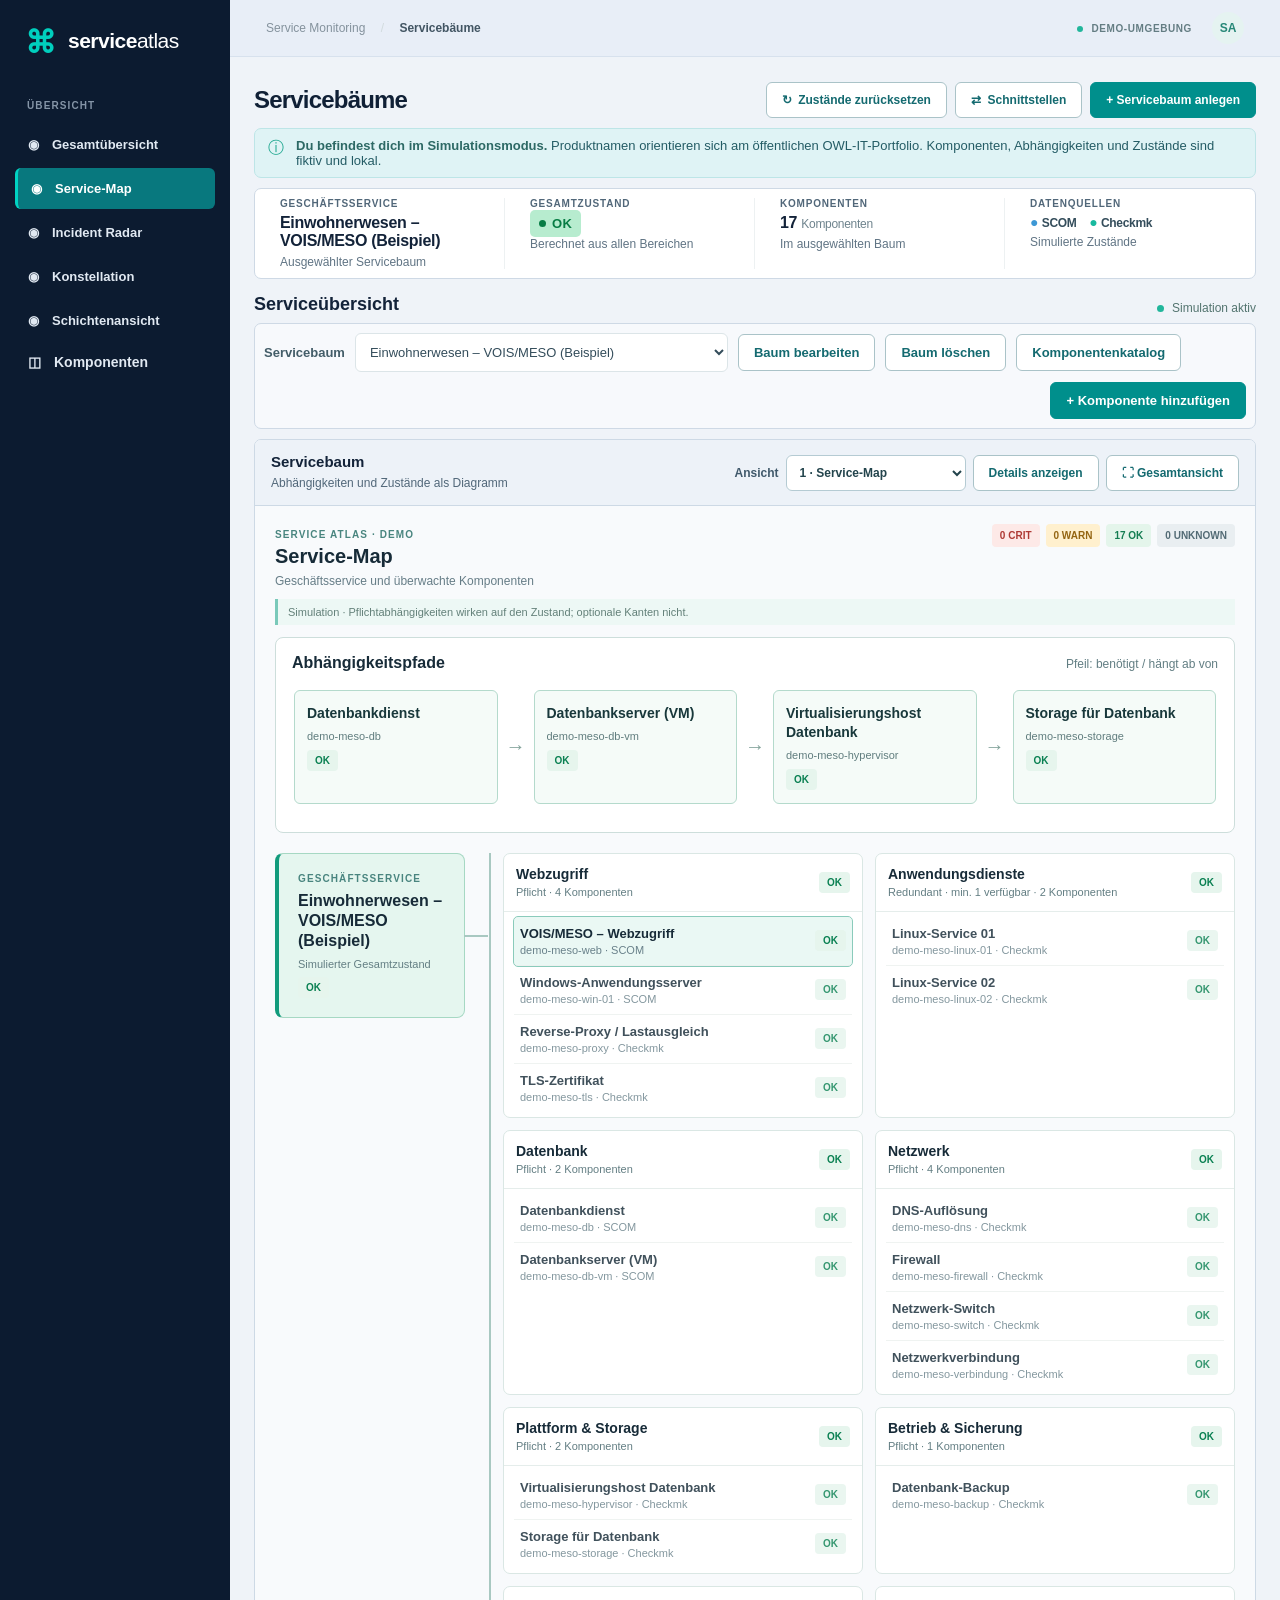
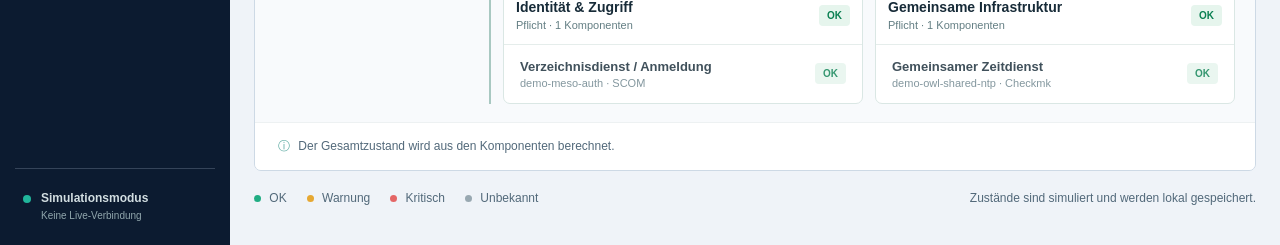
==== index.html @ b942bd1b "Initial commit" ====
<!doctype html><html lang="de"><head><meta charset="UTF-8"><meta name="viewport" content="width=device-width, initial-scale=1"><title>Service Atlas – Simulation</title><link rel="stylesheet" href="style.css?v=13"></head><body data-design="map"><div class="shell"><aside class="sidebar"><div class="brand"><span class="brandmark">⌘</span><span>service<span class="brandlight">atlas</span><small>OPERATIONS WORKSPACE</small></span></div><div class="nav-label">ÜBERSICHT</div><div class="nav-pages"><a class="nav nav-design" href="management.html">◉ <span>Gesamtübersicht</span></a><a class="nav nav-design" href="service-map.html" data-design-nav="map">◉ <span>Service-Map</span></a><a class="nav nav-design" href="incident-radar.html" data-design-nav="radar">◉ <span>Incident Radar</span></a><a class="nav nav-design" href="service-konstellation.html" data-design-nav="constellation">◉ <span>Konstellation</span></a><a class="nav nav-design" href="schichtenansicht.html" data-design-nav="layers">◉ <span>Schichtenansicht</span></a></div><button class="nav" id="navComponents">◫ <span>Komponenten</span></button><div class="sidebar-bottom"><span class="signal"></span><div><strong>Simulationsmodus</strong><small>Keine Live-Verbindung</small></div></div></aside><main><header class="top"><span>Service Monitoring <span class="slash">/</span> <strong>Servicebäume</strong></span><div><span class="demo-pill"><i></i> DEMO-UMGEBUNG</span><span class="avatar">SA</span></div></header><div class="content"><div class="heading"><div><h1>Servicebäume</h1><p>Abhängigkeiten und Zustände auf einen Blick.</p></div><div class="actions"><button class="reset" id="reset">↻ &nbsp;Zustände zurücksetzen</button><button class="reset" id="openBridge">⇄ &nbsp;Schnittstellen</button><button class="primary" id="newTree">+ Servicebaum anlegen</button></div></div><div class="notice"><span>ⓘ</span><div><strong>Du befindest dich im Simulationsmodus.</strong> Produktnamen orientieren sich am öffentlichen OWL-IT-Portfolio. Komponenten, Abhängigkeiten und Zustände sind fiktiv und lokal.</div></div><div class="stats"><div><small>GESCHÄFTSSERVICE</small><strong id="treeName">Kundenportal</strong><span>Ausgewählter Servicebaum</span></div><div><small>GESAMTZUSTAND</small><strong id="overall"></strong><span>Berechnet aus allen Bereichen</span></div><div><small>KOMPONENTEN</small><strong id="componentCount">5 <em>Komponenten</em></strong><span>Im ausgewählten Baum</span></div><div><small>DATENQUELLEN</small><strong class="sources">● <span>SCOM</span> <b>●</b> <span>Checkmk</span></strong><span>Simulierte Zustände</span></div></div><div class="section-head"><div><h2>Serviceübersicht</h2><p>Wähle eine Komponente, um ihren Zustand zu simulieren.</p></div><span class="updated"><i></i> Simulation aktiv</span></div><div class="toolbar"><label for="treeSelect">Servicebaum</label><select id="treeSelect"></select><button class="reset" id="editTree">Baum bearbeiten</button><button class="reset" id="deleteTree">Baum löschen</button><button class="reset" id="openCatalog">Komponentenkatalog</button><button class="primary" id="newComponent">+ Komponente hinzufügen</button></div><div class="workspace" id="workspace"><section class="tree-panel table-view" id="treePanel"><div class="panel-top"><div><h3>Servicebaum</h3><p>Abhängigkeiten und Zustände als Diagramm</p></div><div class="view-actions"><label class="view-picker">Ansicht <select id="designView"><option value="map">1 · Service-Map</option><option value="radar">2 · Incident Radar</option><option value="constellation">3 · Service-Konstellation</option><option value="layers">4 · Schichtenansicht</option><option value="list">Listenansicht</option><option value="diagram">Knotendiagramm</option></select></label><button class="reset" id="toggleDetails" aria-controls="detailPanel" aria-expanded="true">Details ausblenden</button><button class="reset graph-focus-button" id="focusGraph" aria-pressed="false">⛶ Gesamtansicht</button></div></div><div class="graph-scroll" tabindex="0" aria-label="Servicebaum: Diagramm horizontal verschieben"><div id="tree"></div></div><div class="graph-hint">↔ Diagramm bei Bedarf seitlich verschieben</div><div class="tree-footer"><span>ⓘ</span> Der Gesamtzustand wird aus den Komponenten berechnet.</div></section><section class="detail-panel" id="detailPanel"><div class="panel-top"><div><h3>Komponentendetails</h3><p>Simulation &amp; Eigenschaften</p></div></div><div id="details"></div></section></div><div class="legend"><span><i class="dot ok"></i> OK</span><span><i class="dot warn"></i> Warnung</span><span><i class="dot crit"></i> Kritisch</span><span><i class="dot unknown"></i> Unbekannt</span><span class="legend-note">Zustände sind simuliert und werden lokal gespeichert.</span></div></div></main></div><dialog id="editor"><form id="editorForm"><div class="modal-head"><h2 id="editorTitle"></h2><button type="button" class="close" id="closeEditor" aria-label="Schließen">×</button></div><div id="editorFields"></div><p id="formError" class="form-error" role="alert"></p><div class="modal-actions"><button type="button" class="reset" id="cancelEditor">Abbrechen</button><button class="primary" type="submit">Speichern</button></div></form></dialog><dialog id="catalogDialog"><div class="modal-head"><h2>Komponentenkatalog</h2><button type="button" class="close" id="closeCatalog" aria-label="Schließen">×</button></div><p class="bridge-note">Gemeinsame Komponenten können in mehreren Bäumen verwendet werden. Zustands- und Stammdatenänderungen gelten für alle Verwendungen.</p><label class="field">Komponente<select id="catalogSelect"></select></label><div id="catalogInfo"></div><label class="field">Bereich im aktuellen Baum<input id="catalogGroup" value="Gemeinsame Infrastruktur" maxlength="120"></label><button class="primary" id="attachCatalog">Zum aktuellen Baum hinzufügen</button><p id="catalogMessage" class="detail-copy" role="status"></p></dialog><dialog id="bridgeDialog"><div class="modal-head"><h2>SCOM &amp; Checkmk</h2><button type="button" class="close" id="closeBridge" aria-label="Schließen">×</button></div><p class="bridge-note">Simulierte Schnittstellen – keine Verbindung zu echten Systemen. Ändere Quellzustände und synchronisiere sie anschließend mit dem ausgewählten Baum.</p><label class="field">Quelle<select id="bridgeSource"><option>SCOM</option><option>Checkmk</option></select></label><label class="field">Objekt aus der Quelle<select id="bridgeObject"></select></label><div id="bridgeInfo"></div><label class="field">Simulierter Quellzustand<select id="bridgeState"></select></label><div class="bridge-actions"><button class="reset" id="addFromBridge">+ Objekt zum Baum</button><button class="primary" id="syncBridge">Baum synchronisieren</button></div><p id="bridgeResult" class="detail-copy" role="status"></p></dialog><script src="model.js?v=4"></script><script src="catalog.js?v=1"></script><script src="bridge.js"></script><script src="owl-examples.js?v=4"></script><script src="views.js?v=5"></script><script src="app.js?v=14"></script></body></html>
---- style.css ----
:root{font-family:Inter,Segoe UI,Arial,sans-serif;color:#15283a;background:#f5f7f9;font-size:14px}*{box-sizing:border-box}body{margin:0}.shell{display:flex;min-height:100vh}.sidebar{width:224px;background:#142b3a;color:#d2dee1;display:flex;flex-direction:column;padding:29px 16px;flex-shrink:0}.brand{display:flex;gap:11px;align-items:center;color:#fff;font-size:21px;font-weight:750;letter-spacing:-1px;margin:0 8px 54px}.brandmark{display:grid;place-items:center;width:34px;height:34px;border-radius:9px;background:#19b69f;color:white;font-size:24px}.brandlight{font-weight:400}.brand small{display:block;color:#839ba7;font-size:8px;letter-spacing:1.5px;margin-top:3px}.nav-label{font-size:10px;letter-spacing:1.1px;color:#77909d;font-weight:700;margin:0 12px 13px}.nav{width:100%;border:0;background:transparent;text-align:left;color:#b9cbd1;padding:13px;border-radius:6px;display:flex;gap:13px;cursor:pointer;font:inherit}.nav.active,.nav:hover{background:#254b54;color:white}.sidebar-bottom{margin-top:auto;border-top:1px solid #36505b;padding:22px 8px 0;display:flex;gap:10px;font-size:12px}.sidebar-bottom small{display:block;color:#91a7ad;margin-top:5px}.signal,.dot,.updated i,.demo-pill i{display:inline-block;width:8px;height:8px;border-radius:50%;background:#21b69b;flex-shrink:0}.signal{margin-top:4px}main{flex:1;min-width:0}.top{height:68px;background:#fff;border-bottom:1px solid #e5ebee;display:flex;align-items:center;justify-content:space-between;padding:0 40px;color:#84929d;font-size:12px}.top strong{color:#425563}.slash{padding:0 12px;color:#d1dadd}.top>div{display:flex;align-items:center;gap:20px}.demo-pill{font-size:10px;letter-spacing:.6px;font-weight:700;color:#647d83}.demo-pill i{width:6px;height:6px;margin-right:5px}.avatar{width:32px;height:32px;border-radius:50%;background:#e5f3f1;display:grid;place-items:center;color:#268777;font-weight:700}.content{max-width:1500px;margin:auto;padding:38px 40px}.heading{display:flex;align-items:end;justify-content:space-between;gap:20px}.eyebrow{font-size:10px;letter-spacing:1.5px;color:#719095;font-weight:750;margin-bottom:10px}h1{font-size:29px;letter-spacing:-.8px;margin:0;color:#142b3a}p{color:#81909c;margin:7px 0 0;line-height:1.5}.reset{background:white;border:1px solid #dce5e8;border-radius:6px;padding:10px 15px;color:#526975;font-weight:600;cursor:pointer}.notice{margin-top:27px;background:#eaf6f5;border:1px solid #d6edeb;border-radius:7px;padding:14px 17px;color:#537b7a;display:flex;gap:12px;font-size:12px}.notice>span{font-size:16px;color:#1ca68e}.notice strong{color:#2d6965}.stats{background:white;border:1px solid #e5ebed;border-radius:8px;display:grid;grid-template-columns:repeat(4,1fr);margin-top:22px;padding:22px 0;box-shadow:0 3px 12px #182f3b08}.stats>div{padding:0 25px;border-right:1px solid #edf1f2}.stats>div:last-child{border:0}.stats small{display:block;color:#97a7ae;font-size:9px;letter-spacing:1px;font-weight:750}.stats strong{display:block;margin-top:13px;font-size:19px;letter-spacing:-.3px}.stats strong em{font-style:normal;font-weight:500;font-size:12px;color:#6e838d}.stats div>span{display:block;color:#9aa8ae;font-size:11px;margin-top:5px}.sources{color:#3d98d5!important;font-size:14px!important}.sources span{color:#344d5b;font-size:12px}.sources b{color:#19b99f;margin-left:9px}.section-head{display:flex;align-items:end;justify-content:space-between;margin:35px 0 16px}.section-head h2{font-size:19px;margin:0}.section-head p{font-size:12px}.updated{font-size:11px;color:#718992}.updated i{width:7px;height:7px;margin-right:5px}.workspace{display:grid;grid-template-columns:minmax(0,1.7fr) minmax(270px,1fr);gap:20px}.tree-panel,.detail-panel{background:white;border:1px solid #e4eaed;border-radius:8px;overflow:hidden;box-shadow:0 3px 12px #182f3b08}.panel-top{display:flex;justify-content:space-between;align-items:start;padding:21px 23px;border-bottom:1px solid #edf1f2}.panel-top h3{font-size:14px;margin:0}.panel-top p{font-size:11px;margin-top:4px}.small-tag{font-size:9px;letter-spacing:.7px;color:#90a0a7;font-weight:700}.dots{color:#94a8ad}.tree{padding:17px 23px 20px}.root,.group,.leaf{display:flex;align-items:center;gap:10px;min-height:45px}.root{background:#f3f8f8;border-radius:6px;padding:0 12px;font-weight:700}.group{margin-left:20px;border-left:1px solid #dce8e7;padding-left:15px;font-weight:650}.leaf{margin-left:35px;border-left:1px solid #dce8e7;padding-left:18px;border-radius:0 5px 5px 0;cursor:pointer;font-size:12px}.leaf:hover,.leaf.selected{background:#f1f8f7}.node-icon{display:grid;place-items:center;background:#e7f3f2;color:#278e80;width:26px;height:26px;border-radius:6px;font-size:13px;flex-shrink:0}.leaf .node-icon{background:#f3f6f7;color:#6b828a}.grow{flex:1;min-width:0}.source{font-size:10px;color:#93a3aa;margin-right:6px}.badge{font-size:10px;font-weight:750;padding:5px 8px;border-radius:4px;white-space:nowrap}.badge.ok{background:#e8f7f1;color:#19936d}.badge.warn{background:#fff5df;color:#bd8217}.badge.crit{background:#feebeb;color:#cf4e4e}.badge.unknown{background:#eef1f4;color:#778994}.tree-footer{border-top:1px solid #edf1f2;padding:15px 23px;color:#90a0a8;font-size:11px}.tree-footer span{color:#56a79e;margin-right:5px}#details{padding:24px}.detail-icon{width:42px;height:42px;display:grid;place-items:center;border-radius:9px;background:#e8f5f3;color:#159c87;font-size:20px}.detail-title{font-size:19px;font-weight:700;margin:16px 0 5px;overflow-wrap:anywhere}.detail-sub{font-size:12px;color:#8b9ca4}.detail-sep{border:0;border-top:1px solid #edf1f2;margin:23px 0}.label{font-size:10px;letter-spacing:.8px;color:#96a6ae;font-weight:700}.current{display:flex;align-items:center;justify-content:space-between;margin:12px 0}.detail-copy{font-size:12px;color:#8b9ca4;line-height:1.6}.state-grid{display:grid;grid-template-columns:1fr 1fr;gap:8px;margin-top:13px}.state-btn{background:white;border:1px solid #e3e9eb;border-radius:6px;padding:10px;text-align:left;color:#536a75;font-size:12px;cursor:pointer}.state-btn.chosen{border-color:#1bb29b;background:#f0faf8;color:#147d70;font-weight:700}.state-btn .dot{margin-right:7px;width:7px;height:7px}.dot.ok{background:#20ad83}.dot.warn{background:#e6a832}.dot.crit{background:#e46666}.dot.unknown{background:#98a8b1}.metadata{display:flex;justify-content:space-between;color:#8da0a7;font-size:11px;margin:15px 0}.metadata strong{color:#526a75}.legend{display:flex;align-items:center;gap:20px;margin-top:20px;color:#8b9ca4;font-size:11px}.legend .dot{width:7px;height:7px;margin-right:5px}.legend-note{margin-left:auto}@media(max-width:900px){.sidebar{width:65px;padding:22px 10px}.brand{margin:0 0 50px}.brand>span:last-child,.nav-label,.nav span,.sidebar-bottom div{display:none}.nav{justify-content:center}.sidebar-bottom{justify-content:center}.stats{grid-template-columns:1fr 1fr;gap:20px}.stats>div:nth-child(2){border:0}.workspace{grid-template-columns:1fr}.content{padding:25px}.top{padding:0 25px}}@media(max-width:550px){.sidebar{display:none}.heading{align-items:start;flex-direction:column}.stats>div{padding:0 15px}.content{padding:22px 15px}.top{padding:0 15px}.demo-pill{display:none}.legend{flex-wrap:wrap;gap:12px}.legend-note{width:100%;margin:0}.source{display:none}}
.actions,.toolbar,.detail-actions,.modal-actions{display:flex;align-items:center;gap:9px;flex-wrap:wrap}.primary{background:#149d8b;color:white;border:1px solid #149d8b;border-radius:6px;padding:10px 15px;font-weight:700;cursor:pointer}.primary:hover{background:#118674}.toolbar{margin:0 0 14px}.toolbar label{font-weight:700;color:#617780;font-size:12px}.toolbar select,.field input,.field select{border:1px solid #dce5e8;border-radius:6px;background:white;padding:10px;color:#344d5b;font:inherit}.toolbar select{min-width:200px}.toolbar .primary{margin-left:auto}.leaf{width:calc(100% - 35px);border-top:0;border-right:0;border-bottom:0;text-align:left;background:transparent;font-family:inherit;color:inherit}.leaf.selected,.leaf:hover{background:#f1f8f7}.group-mode{color:#9aabb0;font-size:10px;font-weight:400;margin-left:5px}.empty{padding:18px;color:#879ba4;font-size:12px}.detail-actions{margin-top:25px}.danger{color:#bc5555}dialog{width:min(480px,calc(100% - 30px));border:0;border-radius:10px;padding:26px;box-shadow:0 20px 80px #102a3a44;color:#15283a}dialog::backdrop{background:#10263188}.modal-head{display:flex;justify-content:space-between;align-items:center;margin-bottom:20px}.modal-head h2{font-size:19px;margin:0}.close{border:0;background:transparent;font-size:25px;color:#7c9099;cursor:pointer}.field{display:block;font-size:12px;font-weight:650;color:#4b626d;margin:14px 0}.field input,.field select{display:block;width:100%;margin-top:6px}.field small{display:block;color:#8c9da5;font-weight:400;margin-top:5px}.modal-actions{justify-content:flex-end;margin-top:20px}.form-error{color:#c34c4c;font-size:12px}.toolbar button{white-space:nowrap}@media(max-width:650px){.toolbar .primary{margin-left:0}.actions{width:100%}}
.bridge-note{font-size:12px;line-height:1.6;color:#65818a}.bridge-object{display:flex;flex-direction:column;gap:7px;padding:14px;background:#f1f8f7;border-radius:6px;color:#527079;font-size:12px}.bridge-object strong{color:#1a3946}.bridge-actions{display:flex;justify-content:space-between;gap:8px;flex-wrap:wrap;margin-top:20px}#bridgeDialog{max-height:90vh;overflow:auto}
/* Service cockpit: larger tree rows, clearer hierarchy and state contrast. */
:root{font-size:15px;color:#172e3b;background:#f3f6f7}.sidebar{width:204px;background:#132c3a}.brand{margin-bottom:48px}.content{max-width:1600px;padding:30px 36px 45px}.top{height:58px;padding:0 36px}.heading{align-items:center}.heading h1{font-size:30px}.heading p,.section-head p{color:#607783;font-size:14px}.actions .reset,.actions .primary{font-size:12px}.notice{margin-top:22px;padding:12px 16px;font-size:13px;color:#386e6a}.stats{margin-top:18px;padding:17px 0}.stats small,.label{font-size:11px;color:#667e88;letter-spacing:.8px}.stats strong{margin-top:9px;font-size:18px}.stats div>span{font-size:12px;color:#71858e}.stats .badge{font-size:13px}.section-head{margin:28px 0 14px}.section-head h2{font-size:20px}.updated{font-size:12px;color:#53746f}.toolbar{margin-bottom:16px;gap:10px}.toolbar label{font-size:13px;color:#435d68}.toolbar select{min-width:260px;font-size:13px}.workspace{grid-template-columns:minmax(0,2.4fr) minmax(300px,340px);align-items:start;gap:18px}.panel-top{padding:19px 24px}.panel-top h3{font-size:16px}.panel-top p{font-size:12px;color:#71858e}.small-tag{font-size:10px;color:#71858e}.tree{padding:22px 24px 25px}.root,.group,.leaf{min-height:61px;gap:13px}.root{border:1px solid #d7e8e6;background:#eef7f5;border-radius:8px;padding:10px 15px}.root.state-crit{border-color:#ecc6c4;background:#fdf4f3}.root.state-warn{border-color:#ead8ae;background:#fff9ed}.branches{margin-left:27px;padding:13px 0 0 25px;border-left:2px solid #cbdcda}.branch{position:relative;margin-bottom:12px}.branch:last-child{margin-bottom:0}.branch:before{content:'';position:absolute;top:31px;left:-25px;width:25px;border-top:2px solid #cbdcda}.group{margin:0;padding:10px 14px;border:1px solid #dfe8e9;border-radius:7px;background:#f9fbfb}.branch.state-crit>.group{border-color:#eac2bf;background:#fff5f4}.branch.state-warn>.group{border-color:#ead7a9;background:#fffaf0}.leaves{border-left:2px solid #d4e1e1;margin-left:27px;padding:5px 0 1px 21px}.leaf{position:relative;width:100%;margin:3px 0;padding:9px 13px;border:1px solid transparent;border-radius:6px;font-size:14px;min-height:57px}.leaf:before{content:'';position:absolute;left:-22px;top:50%;width:21px;border-top:2px solid #d4e1e1}.leaf:hover{background:#f1f7f6}.leaf.selected{background:#e8f5f2;border-color:#9ccfc5}.leaf.state-crit:not(.selected){background:#fff7f6}.node-icon{width:34px;height:34px;font-size:16px}.node-name,.node-caption{display:block;overflow-wrap:anywhere}.node-name{font-size:14px;font-weight:700;line-height:1.3}.root .node-name{font-size:16px}.leaf .node-name{font-weight:600}.node-caption{font-size:12px;font-weight:400;color:#617b84;line-height:1.35;margin-top:3px}.source{font-size:11px;color:#4c6975;background:#edf3f4;border-radius:4px;padding:5px 7px;margin:0}.badge{font-size:11px;font-weight:800;letter-spacing:.2px;min-width:60px;text-align:center;padding:7px 8px}.badge.ok{background:#e0f4eb;color:#087649}.badge.warn{background:#fff0cd;color:#855700}.badge.crit{background:#fde5e3;color:#a42f2c}.badge.unknown{background:#e8edf0;color:#536a76}.tree-footer{font-size:12px;color:#657d87}.detail-panel{position:sticky;top:15px}#details{padding:20px 24px}.detail-icon{width:38px;height:38px}.detail-title{font-size:18px;margin-top:12px}.detail-sub,.detail-copy{color:#647d87;font-size:13px}.detail-sep{margin:19px 0}.state-btn{font-size:13px;padding:11px;color:#3f5d68}.metadata{font-size:12px;color:#657e88}.metadata strong{color:#314f5b;overflow-wrap:anywhere;text-align:right;margin-left:10px}.legend{font-size:12px;color:#617984}.reset,.primary{font:600 13px Inter,Segoe UI,Arial,sans-serif}.reset{color:#405e6a;border-color:#d4e0e2}.reset:hover{background:#f1f7f6}.reset:focus-visible,.primary:focus-visible,.leaf:focus-visible,.state-btn:focus-visible,select:focus-visible{outline:3px solid #149d8b;outline-offset:2px}
@media(max-width:1050px){.sidebar{width:65px;padding:22px 10px}.brand{margin:0 0 50px}.brand>span:last-child,.nav-label,.nav span,.sidebar-bottom div{display:none}.nav{justify-content:center}.sidebar-bottom{justify-content:center}.workspace{grid-template-columns:minmax(0,1fr) 300px}.content{padding:25px}.top{padding:0 25px}}
@media(max-width:760px){.workspace{grid-template-columns:1fr}.detail-panel{position:static}.heading{align-items:flex-start;flex-direction:column}.stats{grid-template-columns:1fr 1fr;gap:18px}.stats>div:nth-child(2){border:0}.toolbar .primary{margin-left:0}.toolbar select{flex:1;min-width:0}}
@media(max-width:550px){.sidebar{display:none}.content{padding:20px 14px}.top{padding:0 14px}.demo-pill{display:none}.tree{padding:15px 12px}.branches{margin-left:14px;padding-left:14px}.branch:before{left:-14px;width:14px}.leaves{margin-left:15px;padding-left:12px}.leaf:before{left:-13px;width:12px}.source{display:inline;font-size:10px;padding:4px}.leaf{gap:7px;padding:8px 6px}.leaf .node-icon{display:none}.node-name{font-size:13px}.node-caption{font-size:11px}.badge{min-width:49px;font-size:10px;padding:6px 5px}.legend{flex-wrap:wrap;gap:12px}.legend-note{width:100%;margin:0}}
@media(max-width:550px){
  .content{padding-top:16px}
  .heading h1{font-size:26px}
  .heading p{font-size:13px}
  .actions{display:grid;grid-template-columns:1fr 1fr;gap:8px}
  .actions .reset,.actions .primary{min-height:44px;padding:9px 8px;font-size:12px}
  .actions .primary{grid-column:1 / -1}
  .notice{margin-top:16px}
  .stats{display:grid;grid-template-columns:1fr 1fr;gap:0;padding:0}
  .stats>div{padding:13px 15px;min-width:0}
  .stats>div:first-child{grid-column:1 / -1;border-right:0;border-bottom:1px solid #edf1f2}
  .stats>div:nth-child(2){border-right:1px solid #edf1f2}
  .stats>div:last-child{grid-column:1 / -1;border-top:1px solid #edf1f2}
  .stats strong{margin-top:5px;font-size:16px;overflow-wrap:anywhere}
  .stats div>span{margin-top:3px}
  .section-head{align-items:start;gap:12px;margin-top:23px}
  .section-head p{font-size:13px}
  .updated{flex-shrink:0;white-space:nowrap}
  .toolbar{display:grid;grid-template-columns:1fr 1fr;gap:8px}
  .toolbar label,.toolbar select,.toolbar .primary{grid-column:1 / -1}
  .toolbar label{margin-bottom:-2px}
  .toolbar select{width:100%;min-height:44px}
  .toolbar button{min-height:44px;white-space:normal}
  .tree-panel .panel-top,.detail-panel .panel-top{padding:16px}
  .leaf{min-height:58px}
  .leaf .source{flex-shrink:0}
  .state-btn{min-height:44px}
  #details{padding:18px}
}
/* Graphical tree: a visual spine with clearly differentiated service levels. */
.tree-panel{background:#fbfcfc}
.tree-panel .panel-top{background:#fff}
.tree{padding:26px 28px 30px;background:linear-gradient(180deg,#f7faf9 0%,#fbfcfc 250px)}
.root{position:relative;min-height:76px;border:1px solid #badbd5;background:linear-gradient(110deg,#e4f4ef,#f6fbfa);box-shadow:0 4px 12px #1a625d0a;padding:13px 18px}
.root:before{content:'';position:absolute;left:0;top:12px;bottom:12px;width:4px;border-radius:0 4px 4px 0;background:#199d88}
.root .node-icon{width:42px;height:42px;color:#fff;background:#168f7d;box-shadow:0 4px 9px #0c82772b;font-size:21px}
.root .node-name{font-size:17px;letter-spacing:-.2px}
.root .node-caption{color:#537972}
.root.state-warn{background:linear-gradient(110deg,#fff2d2,#fffbf3);border-color:#eed7a6}
.root.state-warn:before{background:#dc9d22}
.root.state-warn .node-icon{background:#c9901c}
.root.state-crit{background:linear-gradient(110deg,#fee9e6,#fff9f8);border-color:#ebbfbb}
.root.state-crit:before{background:#cd5550}
.root.state-crit .node-icon{background:#c8524b}
.branches{border-left:2px solid #a9c8c3;margin-left:32px;padding-left:27px}
.branch{margin-bottom:15px}.branch:before{left:-27px;width:27px;border-color:#a9c8c3;top:35px}
.group{min-height:69px;border-color:#dce9e7;background:white;box-shadow:0 2px 7px #183a3610;padding:11px 14px}
.group .node-icon{width:38px;height:38px;background:#e6f2f0;color:#127e70;border:1px solid #d5e9e5}
.group .node-name{font-size:15px}.group .node-caption{color:#647e84}
.branch.state-warn>.group{background:#fff9eb;border-color:#e9cc90;box-shadow:inset 3px 0 #e1a530}
.branch.state-crit>.group{background:#fff4f2;border-color:#e9b6b1;box-shadow:inset 3px 0 #d85a52}
.branch.state-unknown>.group{background:#f1f5f7;border-color:#cbd7dc;box-shadow:inset 3px 0 #899aa3}
.leaves{border-color:#c8d9d6;margin-left:31px;padding-left:19px}
.leaf{background:#fff;border:1px solid #e6efed;box-shadow:0 2px 5px #183a3608;margin:6px 0;min-height:65px;padding:10px 13px}
.leaf:before{border-color:#c8d9d6;left:-20px;width:19px}
.leaf .node-icon{background:#f0f6f5;color:#537e78;border:1px solid #e2eeec}
.leaf.selected{border-color:#58aa9c;background:#e8f7f3;box-shadow:0 0 0 1px #79c4b8}
.leaf.state-crit:not(.selected){background:#fff8f7;border-color:#efd4d1}
.source{font-weight:700;color:#4d6875;border:1px solid #e0e9ea;background:#f3f7f7}
.badge{border-radius:20px;min-width:69px;padding:7px 10px;letter-spacing:.3px}
.badge:before{content:'';display:inline-block;width:7px;height:7px;border-radius:50%;background:currentColor;margin-right:6px;vertical-align:1px}
.tree-footer{background:white}
@media(max-width:550px){.tree{padding:17px 12px 22px}.root{min-height:70px;padding:11px}.root .node-icon{width:33px;height:33px;font-size:17px}.root .node-name{font-size:14px}.branches{margin-left:15px;padding-left:14px}.branch:before{left:-14px;width:14px}.group{min-height:64px;padding:9px}.group .node-icon{width:31px;height:31px}.group .node-name{font-size:13px}.leaves{margin-left:15px;padding-left:12px}.leaf{min-height:61px;padding:8px 6px}.leaf:before{left:-13px;width:12px}.badge{min-width:54px;font-size:10px;padding:6px}.badge:before{width:6px;height:6px;margin-right:4px}}
/* Node diagram: horizontal relationships, independently scrollable on narrow screens. */
.graph-scroll{overflow-x:auto;overscroll-behavior-x:contain;scrollbar-color:#a6c6c0 #eef5f3;scrollbar-width:thin}
.graph-scroll:focus-visible{outline:3px solid #149d8b;outline-offset:-3px}
.tree{display:flex;align-items:center;width:max-content;min-width:100%;padding:28px 26px}
.tree>.root{width:210px;flex:0 0 210px;min-height:90px}
.tree>.root:after{content:'';position:absolute;width:36px;right:-36px;top:50%;border-top:2px solid #a9c8c3}
.branches{display:flex;flex-direction:column;margin:0 0 0 35px;padding:0 0 0 25px;border-left:2px solid #a9c8c3;min-width:0}
.branch{display:flex;align-items:center;position:relative;gap:30px;margin:8px 0;min-height:88px}
.branch:before{left:-25px;width:25px;top:50%}
.group{width:190px;flex:0 0 190px;min-height:80px;position:relative}
.group:after{content:'';position:absolute;right:-31px;width:30px;top:50%;border-top:2px solid #a9c8c3}
.group .node-name{font-size:14px}
.group .node-caption{font-size:11px}
.leaves{display:flex;flex-direction:column;justify-content:center;margin:0;padding:0 0 0 19px;border-left:2px solid #c8d9d6}
.leaf{width:235px;flex:0 0 auto;min-height:64px;margin:4px 0;padding:9px 10px}
.leaf .node-name{font-size:13px}
.leaf .node-caption{font-size:11px}
.leaf .node-icon{width:30px;height:30px}
.leaf:before{left:-20px;width:19px}
.root .node-caption,.group .node-caption,.leaf .node-caption{overflow-wrap:anywhere}
.graph-hint{display:none;padding:10px 20px 0;color:#617984;font-size:12px;background:#fbfcfc}
@media(max-width:1050px){.graph-hint{display:block}}
@media(max-width:550px){.tree{padding:18px 16px}.tree>.root{width:185px;flex-basis:185px;min-height:80px}.root .node-name{font-size:14px}.root .node-icon{display:grid;width:33px;height:33px}.branches{margin-left:30px;padding-left:20px}.tree>.root:after{width:31px;right:-31px}.branch:before{left:-20px;width:20px}.branch{gap:24px}.group{width:168px;flex-basis:168px}.group:after{width:24px;right:-25px}.group .node-icon{display:grid}.leaves{margin:0;padding-left:14px}.leaf{width:205px;margin:4px 0;padding:8px}.leaf:before{left:-15px;width:14px}.leaf .source{display:inline}.tree-footer{padding-top:12px}}
/* Keep names readable inside fixed-width diagram nodes. */
.tree{width:max-content;min-width:100%}
.tree>.root,.tree .group{display:grid;grid-template-columns:minmax(0,1fr) auto;column-gap:10px}
.tree>.root .node-icon,.tree .group .node-icon,.tree .leaf .node-icon{display:none}
.tree>.root .grow,.tree .group .grow{grid-column:1;min-width:0}
.tree>.root .badge,.tree .group .badge{grid-column:2;grid-row:1}
.tree .leaf{display:grid;grid-template-columns:minmax(0,1fr) auto;column-gap:8px;row-gap:4px}
.tree .leaf .grow{grid-column:1;grid-row:1}
.tree .leaf .source{grid-column:1;grid-row:2;justify-self:start}
.tree .leaf .badge{grid-column:2;grid-row:1 / 3}
@media(max-width:1500px){.workspace{grid-template-columns:1fr}.detail-panel{position:static}.graph-hint{display:block}}
@media(max-width:550px){.tree>.root .node-icon,.tree .group .node-icon{display:none}.tree .leaf{width:205px}.tree .leaf .source{font-size:10px}}
.tree>.root,.tree .group{grid-template-columns:minmax(0,1fr);row-gap:8px;align-content:center}
.tree>.root .badge,.tree .group .badge{grid-column:1;grid-row:2;justify-self:start}
.tree>.root .node-name,.tree .group .node-name{overflow-wrap:normal;word-break:normal}
/* Use the available width for the graph; compact screens use a vertical root. */
.workspace{grid-template-columns:minmax(0,1fr)}
.detail-panel{position:static}
.graph-hint{display:none}
@media(max-width:760px){
 .tree{width:100%;min-width:0;display:flex;flex-direction:column;align-items:stretch;padding:16px 12px 20px}
 .tree>.root{width:100%;flex:0 0 auto;min-height:0;grid-template-columns:minmax(0,1fr) auto;align-items:center}
 .tree>.root .badge{grid-column:2;grid-row:1;align-self:center}
 .tree>.root:after{width:0;height:20px;left:20px;right:auto;top:auto;bottom:-20px;border-top:0;border-left:2px solid #a9c8c3}
 .branches{width:calc(100% - 20px);margin:19px 0 0 20px;padding-left:12px}
 .branch{gap:10px;min-height:0;margin:7px 0;align-items:center}
 .branch:before{left:-12px;width:12px}
 .group{width:auto;flex:1 1 42%;min-width:0;min-height:0;padding:9px}
 .group:after{right:-11px;width:10px}
 .group .node-name{font-size:12px}
 .group .node-caption{font-size:10px}
 .leaves{flex:1 1 58%;min-width:0;padding-left:8px}
 .leaf,.tree .leaf{width:100%;min-width:0;min-height:0;grid-template-columns:minmax(0,1fr);padding:8px;row-gap:3px}
 .leaf:before{left:-9px;width:8px}
 .tree .leaf .grow{grid-column:1;grid-row:1}
 .tree .leaf .source{grid-column:1;grid-row:2}
 .tree .leaf .badge{grid-column:1;grid-row:3;justify-self:start}
 .tree .leaf .node-name{font-size:12px;overflow-wrap:anywhere}
 .tree .leaf .node-caption{font-size:10px}
 .tree .badge{min-width:0;font-size:10px;padding:5px 7px}
}
.graph-focus-button{white-space:nowrap}
.tree-panel.graph-focused{position:fixed;z-index:1000;inset:12px;display:flex;flex-direction:column;background:#fbfcfc;box-shadow:0 0 0 100vmax #112a36b8,0 12px 50px #0c283a55}
.graph-focused .panel-top{flex:0 0 auto;align-items:center}
.graph-focused .graph-scroll{flex:1 1 auto;min-height:0;display:flex;align-items:center;justify-content:center;overflow:auto}
.graph-focused .tree{min-width:0;flex:0 0 auto}
.graph-focused .tree-footer{flex:0 0 auto}
@media(max-width:550px){.tree-panel.graph-focused{inset:4px}.graph-focused .panel-top{gap:8px}.graph-focused .panel-top p{display:none}.graph-focus-button{font-size:11px;padding:8px}.graph-focused .tree{width:100%}}
/* Monitoring layout follows the approved reference; diagram remains available. */
:root{background:#eff3f8;color:#132339;font-family:Inter,"Segoe UI",Arial,sans-serif}
.sidebar{width:230px;background:#0c1b30;padding:24px 15px}
.brand{font-size:21px;letter-spacing:-.5px;margin:0 8px 42px}.brandmark{background:transparent;color:#00cfbe;font-size:31px}.brand small{display:none}
.nav-label{color:#8595a7}.nav{font-size:14px;font-weight:600;color:#e1e9f2}.nav.active{background:#08787e;border-left:3px solid #00d3c2}.sidebar-bottom{border-color:#354459}
.top{height:57px;background:#e8eef7;border-bottom:1px solid #d7e1ed}
.content{max-width:none;padding:25px 24px 40px}
.heading h1{font-size:29px;color:#102036}.heading p{font-size:13px;color:#536a7d}.heading .actions{gap:8px}
.notice{background:#dff3f5;border-color:#bde5e7;color:#245c65;margin-top:17px}
.stats{background:#fff;border:1px solid #ced9e5;box-shadow:none;border-radius:7px;padding:15px 0;margin-top:15px}
.stats small{color:#516779;font-size:10px}.stats div>span{color:#607484}.stats strong{font-size:16px}
.section-head{margin:22px 0 12px}.section-head h2{font-size:18px}.section-head p{color:#516779}
.toolbar{background:#f7f9fc;border:1px solid #ced9e5;border-radius:7px;padding:12px;margin-bottom:14px}
.workspace{display:grid;grid-template-columns:minmax(0,1.7fr) minmax(340px,1fr);align-items:start;gap:12px}
.tree-panel,.detail-panel{border:1px solid #cdd9e5;background:#f8fafc;border-radius:7px;box-shadow:none}
.panel-top{background:#edf2f8!important;border-bottom:1px solid #cdd9e5;padding:13px 16px;align-items:center}.panel-top h3{font-size:15px}.panel-top p{color:#516779}
.view-actions{display:flex;gap:7px;align-items:center}.view-actions button{font-size:12px}
.reset{border-color:#aac3c8;color:#146a70}.primary{background:#008f8c;border-color:#008f8c}.primary:hover{background:#007b79}
.badge{border-radius:5px;font-size:11px;min-width:62px;padding:6px 9px}.badge.ok{background:#b7eccf;color:#087d45}.badge.warn{background:#ffdc75;color:#765100}.badge.crit{background:#f7adab;color:#a0141b}.badge.unknown{background:#d6dfe6;color:#4b5d69}
.table-view .graph-scroll{overflow-x:auto;background:#fbfcfe}
.table-view .tree{display:block;min-width:570px;width:100%;padding:8px 15px 15px;background:#fbfcfe}
.table-view .tree>.root{display:flex;width:100%;min-height:59px;padding:8px 12px;background:transparent;border:0;border-bottom:1px solid #d9e3eb;border-radius:0;box-shadow:none}
.table-view .tree>.root:before,.table-view .tree>.root:after{display:none}
.table-view .tree>.root .node-icon,.table-view .tree .group .node-icon,.table-view .tree .leaf .node-icon{display:grid;width:30px;height:30px;font-size:15px;background:transparent;color:#008e7e;border:0;box-shadow:none}
.table-view .root .node-name{font-size:15px}.table-view .tree>.root .badge,.table-view .tree .group .badge{margin-left:auto}
.table-view .branches{display:block;width:auto;margin:0 0 0 20px;padding:0 0 0 20px;border-left:1px solid #b7cbd2}
.table-view .branch{display:block;min-height:0;margin:0;padding:0}.table-view .branch:before{top:26px;left:-20px;width:20px;border-top:1px solid #b7cbd2}
.table-view .group{display:flex;width:auto;min-height:54px;padding:8px 10px;background:transparent;border:0;border-bottom:1px solid #d9e3eb;border-radius:0;box-shadow:none}
.table-view .group:after{display:none}.table-view .group .node-name{font-size:14px}.table-view .group .node-caption{font-size:11px}
.table-view .branch.state-warn>.group{background:#fff2c9;box-shadow:none}.table-view .branch.state-crit>.group{background:#ffefed;box-shadow:none}
.table-view .leaves{display:block;margin:0 0 0 20px;padding:0 0 0 20px;border-left:1px solid #b7cbd2}
.table-view .tree .leaf{display:flex;position:relative;width:100%;min-height:54px;margin:0;padding:8px 10px;border:0;border-bottom:1px solid #e1e9ef;border-radius:0;box-shadow:none;background:transparent}
.table-view .leaf:before{left:-20px;width:20px;border-top:1px solid #b7cbd2}.table-view .leaf .grow{flex:1}.table-view .leaf .source{font-size:11px}.table-view .leaf .node-name{font-size:13px}.table-view .leaf .node-caption{font-size:11px}
.table-view .tree .leaf.selected{background:#d4f2f0;box-shadow:inset 0 0 0 1px #66b8b2;border-radius:5px}
.table-view .tree .leaf.state-crit:not(.selected){background:#fff2f1}
.table-view .empty{min-width:0}.table-view .graph-hint{display:none}
#details{padding:18px 20px}.detail-title{font-size:19px}.detail-sub,.detail-copy{color:#53697b}.label{color:#425e70}.metadata{border-bottom:1px solid #e1e9f0;padding-bottom:9px;margin:10px 0;color:#4b6071}.metadata strong{color:#172d3c}.detail-sep{margin:16px 0}.state-btn{background:#fff;border-color:#b8cbd7;color:#244654}.state-btn.chosen{border-color:#009c91;background:#d9f5ef}
.legend{color:#52697a}.tree-footer{color:#52697a}.tree-panel.graph-focused{background:#f8fafc}
@media(max-width:1250px){.workspace{grid-template-columns:minmax(0,1fr)}.detail-panel{position:static}}
@media(max-width:760px){.sidebar{width:65px}.heading{flex-direction:column;align-items:flex-start}.stats{grid-template-columns:1fr 1fr}.toolbar{display:flex}.toolbar select{flex:1;min-width:180px}}
@media(max-width:550px){.sidebar{display:none}.content{padding:16px 12px}.top{padding:0 14px}.toolbar{display:grid}.toolbar select{min-width:0;width:100%}.workspace{grid-template-columns:minmax(0,1fr)}.table-view .tree{min-width:0;padding:5px 8px}.table-view .branches{margin-left:8px;padding-left:9px}.table-view .branch:before{left:-9px;width:9px}.table-view .leaves{margin-left:8px;padding-left:9px}.table-view .leaf:before{left:-9px;width:9px}.table-view .tree .leaf .node-icon{display:none}.table-view .leaf .source{display:none}.table-view .tree .leaf{gap:6px;padding:8px 5px}.table-view .badge{min-width:50px;font-size:10px;padding:5px}.view-actions{gap:4px}.view-actions button{font-size:10px;padding:8px 6px}}
/* Four switchable concept views, all driven by the same service data. */
.view-picker{display:flex;align-items:center;gap:7px;color:#40596b;font-size:12px;font-weight:700}.view-picker select{max-width:215px;padding:9px;border:1px solid #b5cbd3;border-radius:6px;background:white;color:#23444c;font:inherit}
.graph-scroll:has(.vision){overflow:auto}.tree.vision{display:block;width:100%;min-width:0;padding:20px;background:#f8fafc;color:#172b38}
.vision-header{display:flex;justify-content:space-between;align-items:flex-start;gap:20px;margin-bottom:16px}.vision-header h3{font-size:21px;margin:4px 0;color:inherit}.vision-header p{font-size:12px;margin:0;color:#667d87}.vision-kicker,.vision-overline{font-size:10px;letter-spacing:.11em;color:#49857f;font-weight:800}.vision-counts{display:flex;gap:6px;flex-wrap:wrap;justify-content:flex-end}.vision-count{font-size:10px;font-weight:800;padding:6px 8px;border-radius:4px;background:#e9eef1;color:#536b75}.vision-count.crit{background:#fde9e7;color:#ae3934}.vision-count.warn{background:#fff0ce;color:#946512}.vision-count.ok{background:#e4f5eb;color:#147d52}
.vision-note{font-size:11px;color:#638079;border-left:3px solid #7ac9ba;padding:7px 10px;background:#edf8f5;margin-bottom:18px}.vision-root{min-width:0;padding:19px;background:#e5f6ef;border:1px solid #a6d8c3;border-left:4px solid #129b7c;border-radius:8px;display:flex;flex-direction:column;align-items:start;gap:7px}.vision-root strong{font-size:16px;line-height:1.25;overflow-wrap:anywhere}.vision-root small,.vision-group-head small{font-size:11px;color:#637e83}.vision-root.warn,.vision-group.warn .vision-group-head{background:#fff6de;border-color:#e9c376}.vision-root.crit,.vision-group.crit .vision-group-head{background:#fff0ee;border-color:#e7aaa6}.vision-badge{display:inline-block;white-space:nowrap;font-size:10px;font-weight:800;padding:5px 8px;border-radius:4px;background:#e6f5ed;color:#0a8052}.vision-badge.warn{background:#ffe8ae;color:#936000}.vision-badge.crit{background:#fce3e0;color:#a6312b}.vision-badge.unknown{background:#e9edf0;color:#5c7078}
.map-layout{display:grid;grid-template-columns:190px minmax(0,1fr);align-items:start;gap:24px}.map-layout>.vision-root{position:sticky;top:12px}.vision-branches{display:grid;grid-template-columns:repeat(2,minmax(0,1fr));gap:12px}.vision-group{min-width:0;background:#fff;border:1px solid #dae7e4;border-radius:7px;overflow:hidden}.vision-group-head{min-height:58px;padding:10px 12px;border-bottom:1px solid #e5edeb;display:flex;align-items:center;justify-content:space-between;gap:8px}.vision-group-head strong,.vision-group-head small{display:block}.vision-group-head strong{font-size:13px;overflow-wrap:anywhere}.vision-group-head small{margin-top:4px}.vision-members{padding:5px 10px}.vision-node{display:grid;grid-template-columns:minmax(0,1fr) auto;width:100%;text-align:left;align-items:center;gap:3px 8px;padding:9px 6px;background:transparent;color:inherit;border:0;border-bottom:1px solid #ecf1ef;cursor:pointer;font:inherit}.vision-node:last-child{border-bottom:0}.vision-node:hover,.vision-node.selected{background:#eaf8f4;outline:1px solid #8acbbb;border-radius:4px}.vision-node-name{grid-column:1;font-size:12px;font-weight:700;overflow-wrap:anywhere}.vision-node-meta{grid-column:1;font-size:10px;color:#69818a;overflow-wrap:anywhere}.vision-node .vision-badge{grid-column:2;grid-row:1 / 3}.vision-empty{padding:20px;color:#607986}
.tree.vision-radar{background:#101b29;color:#e4edf4}.vision-radar .vision-header p,.vision-radar .vision-node-meta,.vision-radar .vision-group-head small{color:#a4b8c6}.vision-radar .vision-note{background:#19303c;color:#b4d6d2;border-color:#2bcbb2}.vision-radar .vision-root{background:#142d30;border-color:#2dbf9b}.vision-radar .vision-root.warn,.vision-radar .vision-group.warn .vision-group-head{background:#483a1d;border-color:#ecb34d}.vision-radar .vision-root.crit,.vision-radar .vision-group.crit .vision-group-head{background:#4c242b;border-color:#e66e68}.vision-radar .vision-group{background:#172636;border-color:#3a4d5a}.vision-radar .vision-group-head,.vision-radar .vision-node{border-color:#344959}.vision-radar .vision-node:hover,.vision-radar .vision-node.selected{background:#1c4a48;outline-color:#32cdb4}.vision-radar .vision-count{background:#293849;color:#dbe9ef}.vision-radar .vision-count.crit{background:#652e32;color:#ffe4df}.vision-radar .vision-count.warn{background:#5e4822;color:#ffe4ab}.vision-radar .vision-count.ok{background:#164537;color:#b5f4cf}
.tree.vision-constellation{background:#f6faf6}.constellation-layout{display:grid;grid-template-columns:200px minmax(0,1fr);gap:24px;align-items:start}.constellation-core{position:sticky;top:12px}.vision-constellation .vision-root{min-height:180px;align-items:center;justify-content:center;text-align:center;background:#075e4d;border:5px solid #c9ebdd;border-radius:50%;color:white}.vision-constellation .vision-root small,.vision-constellation .vision-overline{color:#bce8db}.vision-constellation .vision-root.warn{background:#8a6318}.vision-constellation .vision-root.crit{background:#963734}.constellation-groups{display:grid;grid-template-columns:repeat(2,minmax(0,1fr));gap:12px}.vision-constellation .vision-group{border-radius:14px}.vision-constellation .vision-group-head{background:#edf7f0}
.tree.vision-layers{background:#f8f7ff}.layers-layout>.vision-root{max-width:440px;margin:0 auto 18px;border-color:#b9b2ef;background:#efedff}.layers-groups{display:grid;gap:9px}.vision-layers .vision-group{display:grid;grid-template-columns:180px minmax(0,1fr);background:#f0f0ff;border:0;border-left:5px solid #a4a2e6}.vision-layers .vision-group:nth-child(3n+2){background:#fff3e8;border-color:#e3b890}.vision-layers .vision-group:nth-child(3n){background:#e9f5f3;border-color:#83b9ac}.vision-layers .vision-group-head{border:0;align-items:flex-start;flex-direction:column;justify-content:center;padding:14px}.vision-layers .vision-members{display:grid;grid-template-columns:repeat(auto-fit,minmax(155px,1fr));gap:6px;padding:8px}.vision-layers .vision-node{background:#fff;border:1px solid #d6dfeb;border-radius:5px;padding:9px}.vision-layers .vision-node.selected{border-color:#40aa97;background:#e9f7f3}
@media(max-width:760px){.view-picker{flex-wrap:wrap}.view-picker select{max-width:170px}.tree.vision{padding:14px}.vision-header{flex-direction:column;gap:10px}.vision-counts{justify-content:flex-start}.map-layout,.constellation-layout{grid-template-columns:1fr}.map-layout>.vision-root,.constellation-core{position:static}.constellation-core{max-width:200px;margin:auto}.vision-branches,.constellation-groups{grid-template-columns:1fr}.vision-layers .vision-group{grid-template-columns:1fr}.vision-layers .vision-group-head{flex-direction:row;justify-content:space-between}.vision-layers .vision-members{grid-template-columns:1fr 1fr}}
/* Distinct spatial structure for the map and radial overview. */
.vision-map .map-layout{position:relative}.vision-map .map-layout>.vision-root:after{content:'';position:absolute;left:100%;top:50%;width:24px;border-top:2px solid #a8c8c1}.vision-map .vision-branches{border-left:2px solid #a8c8c1;padding-left:12px}.vision-map .vision-group{position:relative}.vision-map .vision-group:before{content:'';position:absolute;left:-14px;top:28px;width:12px;border-top:2px solid #a8c8c1}
@media(min-width:1000px){.constellation-layout{display:grid;grid-template-columns:repeat(3,minmax(0,1fr));gap:12px}.constellation-core{position:static;grid-column:2;grid-row:2;align-self:center}.constellation-groups{display:contents}.constellation-groups>.vision-group:nth-child(1){grid-column:1;grid-row:1}.constellation-groups>.vision-group:nth-child(2){grid-column:2;grid-row:1}.constellation-groups>.vision-group:nth-child(3){grid-column:3;grid-row:1}.constellation-groups>.vision-group:nth-child(4){grid-column:1;grid-row:2}.constellation-groups>.vision-group:nth-child(5){grid-column:3;grid-row:2}.constellation-groups>.vision-group:nth-child(6){grid-column:1;grid-row:3}.constellation-groups>.vision-group:nth-child(7){grid-column:2;grid-row:3}}
@media(max-width:760px){.vision-map .map-layout>.vision-root:after{display:none}.vision-map .vision-branches{border-left:0;padding-left:0}.vision-map .vision-group:before{display:none}}
.dependency-panel{margin:0 0 20px;padding:14px;border:1px solid #cddedb;border-radius:8px;background:#fff;min-width:0}.dependency-heading{display:flex;align-items:baseline;justify-content:space-between;gap:10px;margin-bottom:12px}.dependency-heading strong{font-size:14px}.dependency-heading small{font-size:11px;color:#627e83}.dependency-chain{display:flex;align-items:stretch;gap:7px;overflow-x:auto;padding:2px 2px 8px}.dependency-chain+.dependency-chain{border-top:1px solid #e7efed;padding-top:10px}.dependency-node{flex:1 0 125px;min-width:125px;max-width:210px;display:flex;flex-direction:column;align-items:flex-start;gap:4px;text-align:left;padding:10px;background:#f5fbf8;color:#18383b;border:1px solid #b4dacc;border-radius:6px;font:inherit;cursor:pointer}.dependency-node span:first-child{font-size:12px;font-weight:700;overflow-wrap:anywhere}.dependency-node small{font-size:10px;color:#607d7e;overflow-wrap:anywhere}.dependency-node.selected{outline:2px solid #149d8b}.dependency-node.crit{background:#fff1ef;border-color:#e5a7a2}.dependency-node.warn{background:#fff7df;border-color:#e4c483}.dependency-arrow{align-self:center;font-weight:700;color:#628a80;font-size:18px}.dependency-empty{font-size:12px;color:#607986;margin:0}.vision-radar .dependency-panel{background:#172636;color:#e4edf4;border-color:#3a4d5a}.vision-radar .dependency-heading small{color:#a4b8c6}.vision-radar .dependency-node{background:#173830;color:#e2f4eb;border-color:#3ba58a}.vision-radar .dependency-node small{color:#b1cac6}.vision-radar .dependency-node.crit{background:#4c242b;border-color:#e66e68}.vision-radar .dependency-node.warn{background:#483a1d;border-color:#ecb34d}.vision-layers .dependency-panel{background:#f0efff;border-color:#d7d4f3}.vision-constellation .dependency-panel{background:#f4faf5;border-color:#cde4d5}.dependency-field{margin:18px 0 0;padding:12px;border:1px solid #dce5e8;border-radius:6px}.dependency-field legend{font-size:12px;color:#405d67;font-weight:700}.dependency-field p{font-size:12px;margin:0 0 10px}.dependency-field>label{display:flex;align-items:flex-start;gap:7px;margin:8px 0;font-size:12px;color:#344e59}.dependency-field>label input{margin-top:2px}.dependency-field small{color:#718993;font-size:11px;display:block;overflow-wrap:anywhere}
.derived-note{display:block;font-size:10px;line-height:1.3;color:#8c5c23;font-weight:600;grid-column:1 / -1}.vision-radar .derived-note{color:#f0c987}.dependency-node .derived-note{color:#87531b}.vision-radar .dependency-node .derived-note{color:#f0c987}.impact-note{font-size:12px;line-height:1.5;color:#875b24;background:#fff5e2;border-left:3px solid #d6a247;padding:9px 10px;margin:6px 0 12px}.derived-inline{font-size:10px;color:#926521}
.dependency-node{flex:1 0 100px;min-width:100px}.dependency-arrow{font-size:15px}.dependency-chain{gap:5px}
.nav-pages{display:grid;gap:3px}.nav-design{text-decoration:none;align-items:center;font-size:13px}.nav-design:hover{text-decoration:none}.nav-design:focus-visible{outline:3px solid #5de1d3;outline-offset:2px}@media(max-width:1050px){.nav-design{font-size:0;gap:0}.nav-design span{display:none}.nav-design:before{content:'•';font-size:17px}}
@media(max-width:550px){.shell{display:block}.sidebar{display:block;width:auto;padding:9px 12px}.sidebar .brand,.sidebar .nav-label,.sidebar-bottom,.sidebar #navComponents{display:none}.nav-pages{grid-template-columns:repeat(2,minmax(0,1fr));gap:4px}.nav-design{font-size:12px;justify-content:flex-start;gap:7px;padding:9px}.nav-design span{display:inline}.nav-design:before{content:none}}
/* Layered operations view: emphasis on impact, not on decorative UI. */
.workspace.details-closed{grid-template-columns:minmax(0,1fr)}
.workspace.details-closed>.detail-panel{display:none}
.workspace:has(.vision-layers){grid-template-columns:minmax(0,2.6fr) minmax(290px,330px)}
.workspace.details-closed:has(.vision-layers){grid-template-columns:minmax(0,1fr)}
.content:has(.vision-layers) .heading h1{font-size:24px}.content:has(.vision-layers) .heading p{display:none}
.content:has(.vision-layers) .notice{margin-top:10px;padding:9px 13px}.content:has(.vision-layers) .stats{padding:9px 0;margin-top:10px}.content:has(.vision-layers) .stats strong{margin-top:5px}.content:has(.vision-layers) .section-head{margin:15px 0 8px}.content:has(.vision-layers) .section-head p{display:none}.content:has(.vision-layers) .toolbar{padding:9px;margin-bottom:10px}
.tree.vision-layers{padding:18px 20px;background:#f8f9fd}.vision-layers .vision-header{margin-bottom:9px}.vision-layers .vision-header h3{font-size:20px}.vision-layers .vision-note{margin-bottom:12px}
.vision-layers .dependency-panel{background:#fff;border:1px solid #dbe3ea;border-radius:8px;padding:16px;margin-bottom:20px}
.vision-layers .dependency-heading strong{font-size:16px;color:#172f3e}.vision-layers .dependency-heading small{font-size:12px;color:#526f78}
.vision-layers .dependency-chain{gap:8px;align-items:stretch;padding:6px 2px 12px}.vision-layers .dependency-node{min-width:155px;max-width:none;padding:13px 12px;background:#f7faf9;border:1px solid #c8dbd4;gap:6px}
.vision-layers .dependency-node span:first-child{font-size:14px;line-height:1.35}.vision-layers .dependency-node small{font-size:11px;line-height:1.35}
.vision-layers .dependency-node.derived-impact{background:#fff8eb;border:2px solid #daa64c;box-shadow:0 0 0 2px #ffedca}
.vision-layers .dependency-node.source-impact.crit{background:#fff0ef;border:2px solid #c84d49;box-shadow:0 0 0 3px #fbe4e2}
.vision-layers .dependency-node.source-impact.warn{background:#fff8eb;border:2px solid #d59d3b}
.vision-layers .dependency-node.selected{outline:3px solid #139d8a;outline-offset:2px}
.vision-layers .dependency-arrow{font-size:20px;color:#83a39b}.vision-layers .dependency-arrow.impact-edge{color:#b43b39;font-weight:900}
.vision-layers .derived-note{display:inline-block;font-size:11px;color:#795017;padding:3px 5px;border-radius:3px;background:#ffedc8}
.vision-layers .layers-layout>.vision-root{max-width:none;margin:0 0 12px;padding:13px 16px;display:grid;grid-template-columns:minmax(0,1fr) auto;gap:3px 12px}.vision-layers .vision-root .vision-overline,.vision-layers .vision-root strong,.vision-layers .vision-root small{grid-column:1}.vision-layers .vision-root .vision-badge{grid-column:2;grid-row:1 / 4;align-self:center}
.vision-layers .layers-groups{gap:7px}.vision-layers .vision-group{grid-template-columns:185px minmax(0,1fr)}.vision-layers .vision-group-head strong{font-size:14px}.vision-layers .vision-node-name{font-size:13px}.vision-layers .vision-node-meta{font-size:11px}.vision-layers .vision-node:not(.selected){opacity:.85}.vision-layers .vision-node.crit,.vision-layers .vision-node.warn{opacity:1;border-color:#e4bcae;background:#fff6f1}
#toggleDetails{white-space:nowrap}.detail-panel .impact-note{font-size:13px}
@media(max-width:900px){.workspace:has(.vision-layers){grid-template-columns:1fr}.vision-layers .dependency-node{min-width:145px}}
@media(max-width:550px){.view-actions{flex-wrap:wrap;justify-content:flex-end}.view-actions #toggleDetails{font-size:10px;padding:8px 6px}.content:has(.vision-layers) .stats{padding:0}.content:has(.vision-layers) .heading h1{font-size:22px}.vision-layers .dependency-panel{padding:11px}.vision-layers .dependency-heading{align-items:flex-start;flex-direction:column;gap:3px}.vision-layers .dependency-node{min-width:145px}.vision-layers .vision-group{grid-template-columns:1fr}.vision-layers .vision-members{grid-template-columns:1fr 1fr}.vision-layers .layers-layout>.vision-root strong{font-size:14px}}
/* Shared operations refinements for Service-Map, Radar and Constellation. */
.workspace:has(:is(.vision-map,.vision-radar,.vision-constellation)){grid-template-columns:minmax(0,2.6fr) minmax(290px,330px)}
.workspace.details-closed:has(:is(.vision-map,.vision-radar,.vision-constellation)){grid-template-columns:minmax(0,1fr)}
.content:has(:is(.vision-map,.vision-radar,.vision-constellation)) .heading h1{font-size:24px}
.content:has(:is(.vision-map,.vision-radar,.vision-constellation)) .heading p{display:none}
.content:has(:is(.vision-map,.vision-radar,.vision-constellation)) .notice{margin-top:10px;padding:9px 13px}
.content:has(:is(.vision-map,.vision-radar,.vision-constellation)) .stats{padding:9px 0;margin-top:10px}
.content:has(:is(.vision-map,.vision-radar,.vision-constellation)) .stats strong{margin-top:5px}
.content:has(:is(.vision-map,.vision-radar,.vision-constellation)) .section-head{margin:15px 0 8px}
.content:has(:is(.vision-map,.vision-radar,.vision-constellation)) .section-head p{display:none}
.content:has(:is(.vision-map,.vision-radar,.vision-constellation)) .toolbar{padding:9px;margin-bottom:10px}
.tree:is(.vision-map,.vision-radar,.vision-constellation){padding:18px 20px}
:is(.vision-map,.vision-radar,.vision-constellation) .vision-header{margin-bottom:9px}
:is(.vision-map,.vision-radar,.vision-constellation) .vision-header h3{font-size:20px}
:is(.vision-map,.vision-radar,.vision-constellation) .vision-note{margin-bottom:12px}
:is(.vision-map,.vision-radar,.vision-constellation) .dependency-panel{padding:16px;margin-bottom:20px;border-radius:8px}
:is(.vision-map,.vision-radar,.vision-constellation) .dependency-heading strong{font-size:16px}
:is(.vision-map,.vision-radar,.vision-constellation) .dependency-heading small{font-size:12px}
:is(.vision-map,.vision-radar,.vision-constellation) .dependency-chain{gap:8px;align-items:stretch;padding:6px 2px 12px}
:is(.vision-map,.vision-radar,.vision-constellation) .dependency-node{min-width:155px;max-width:none;padding:13px 12px;gap:6px}
:is(.vision-map,.vision-radar,.vision-constellation) .dependency-node span:first-child{font-size:14px;line-height:1.35}
:is(.vision-map,.vision-radar,.vision-constellation) .dependency-node small{font-size:11px;line-height:1.35}
:is(.vision-map,.vision-constellation) .dependency-node.derived-impact.crit,:is(.vision-map,.vision-constellation) .dependency-node.derived-impact.warn{background:#fff8eb;border:2px solid #daa64c;box-shadow:0 0 0 2px #ffedca}
:is(.vision-map,.vision-constellation) .dependency-node.source-impact.crit{background:#fff0ef;border:2px solid #c84d49;box-shadow:0 0 0 3px #fbe4e2}
:is(.vision-map,.vision-constellation) .dependency-node.source-impact.warn{background:#fff8eb;border:2px solid #d59d3b}
:is(.vision-map,.vision-radar,.vision-constellation) .dependency-node.selected{outline:3px solid #139d8a;outline-offset:2px}
:is(.vision-map,.vision-radar,.vision-constellation) .dependency-arrow{font-size:20px;color:#83a39b}
:is(.vision-map,.vision-constellation) .dependency-arrow.impact-edge{color:#b43b39;font-weight:900}
:is(.vision-map,.vision-constellation) .derived-note{font-size:11px;color:#795017;padding:3px 5px;border-radius:3px;background:#ffedc8}
.vision-radar .dependency-node.derived-impact.crit,.vision-radar .dependency-node.derived-impact.warn{background:#3f331d;border:2px solid #e3ad4e;box-shadow:0 0 0 2px #5f4928}
.vision-radar .dependency-node.source-impact.crit{background:#49252b;border:2px solid #f17770;box-shadow:0 0 0 3px #633337}
.vision-radar .dependency-node.source-impact.warn{background:#44351e;border:2px solid #e6af4d}
.vision-radar .dependency-arrow.impact-edge{color:#f2b357;font-weight:900}
.vision-radar .derived-note{font-size:11px;color:#ffdd9a;background:#574426;padding:3px 5px;border-radius:3px}
.vision-radar .vision-group.crit,.vision-radar .vision-group.warn{border-color:#be8b55}
:is(.vision-map,.vision-radar,.vision-constellation) .vision-group-head strong{font-size:14px}
:is(.vision-map,.vision-radar,.vision-constellation) .vision-node-name{font-size:13px}
:is(.vision-map,.vision-radar,.vision-constellation) .vision-node-meta{font-size:11px}
:is(.vision-map,.vision-radar,.vision-constellation) .vision-node:not(.selected):is(.ok){opacity:.82}
@media(max-width:900px){.workspace:has(:is(.vision-map,.vision-radar,.vision-constellation)){grid-template-columns:1fr}}
@media(max-width:550px){.content:has(:is(.vision-map,.vision-radar,.vision-constellation)) .stats{padding:0}.content:has(:is(.vision-map,.vision-radar,.vision-constellation)) .heading h1{font-size:22px}:is(.vision-map,.vision-radar,.vision-constellation) .dependency-panel{padding:11px}:is(.vision-map,.vision-radar,.vision-constellation) .dependency-heading{align-items:flex-start;flex-direction:column;gap:3px}:is(.vision-map,.vision-radar,.vision-constellation) .dependency-node{min-width:145px}}
.dependency-field select{display:block;margin:5px 0 3px;max-width:180px;padding:5px;border:1px solid #c7d8db;border-radius:5px;background:#fff;font:inherit;color:#34515b}.dependency-arrow.optional-edge{font-size:10px;color:#687f89;white-space:nowrap;font-weight:600}.catalog-toolbar{display:flex;gap:8px}
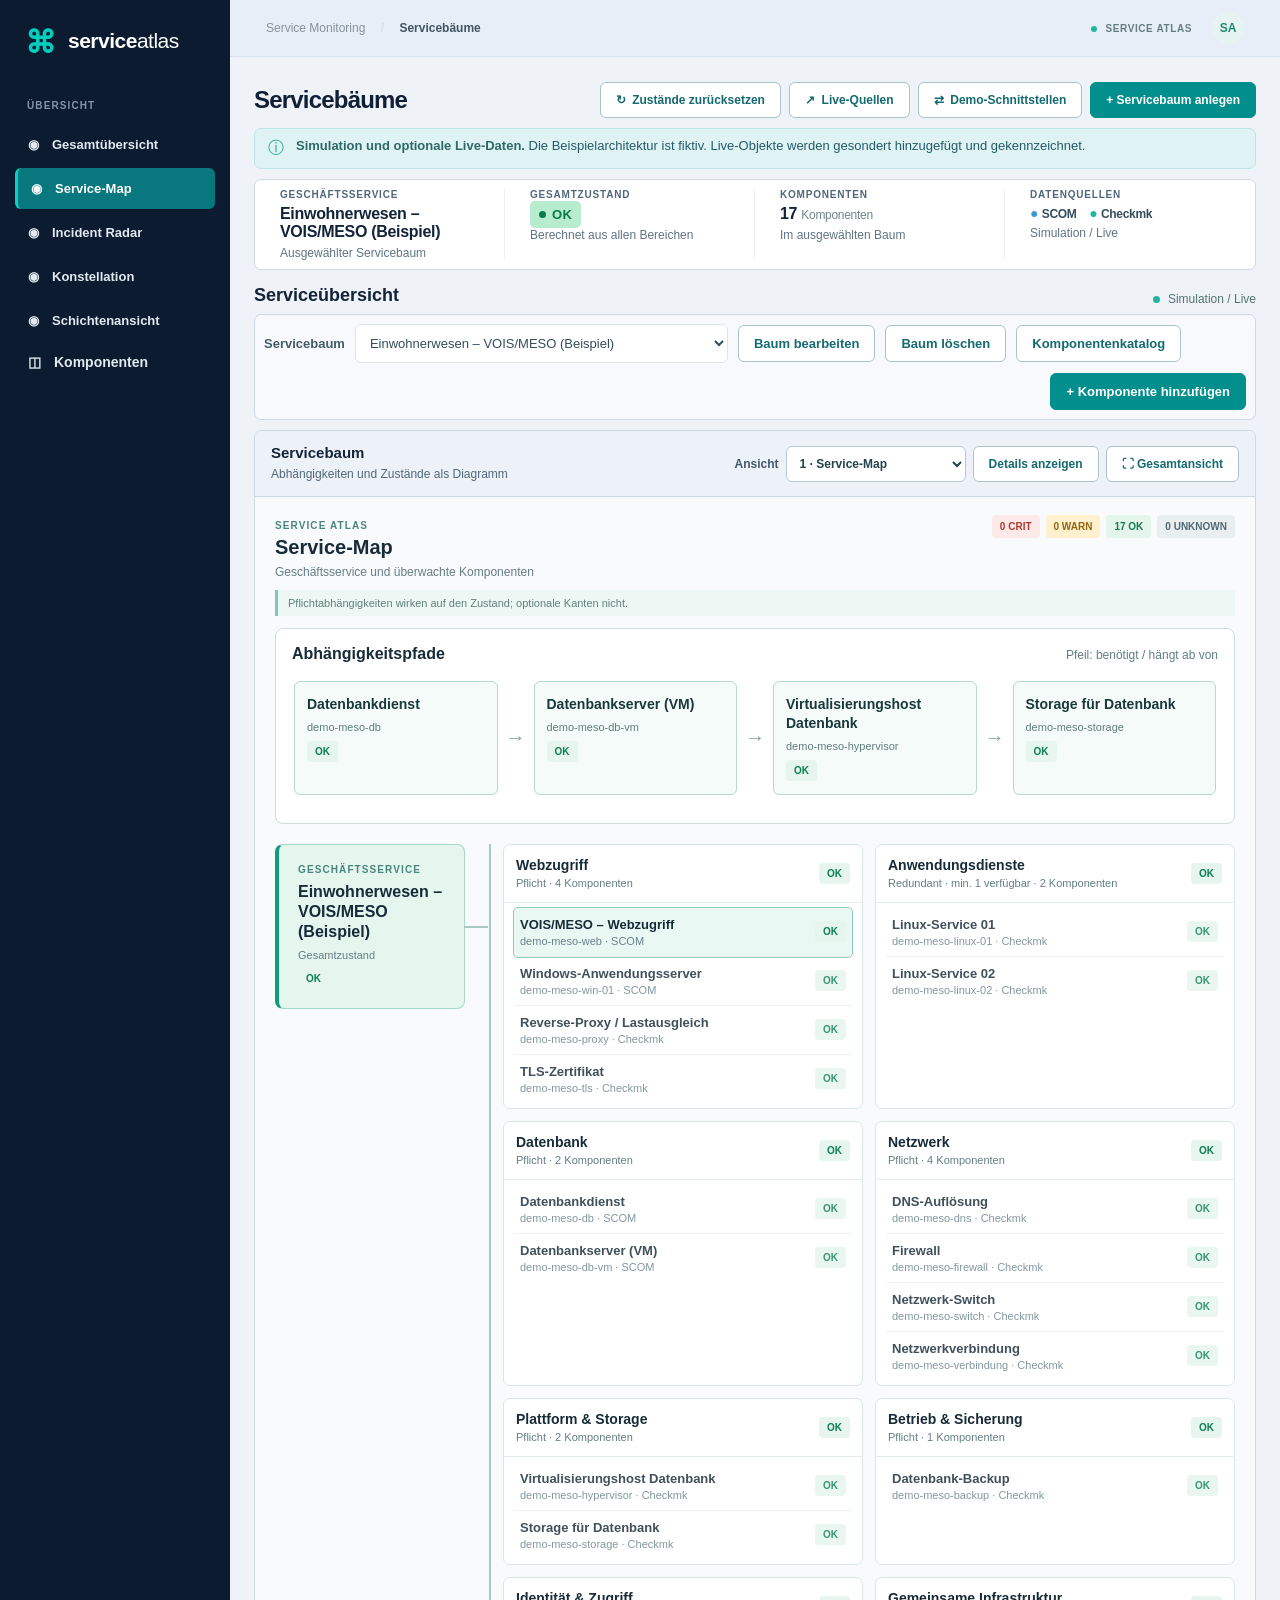
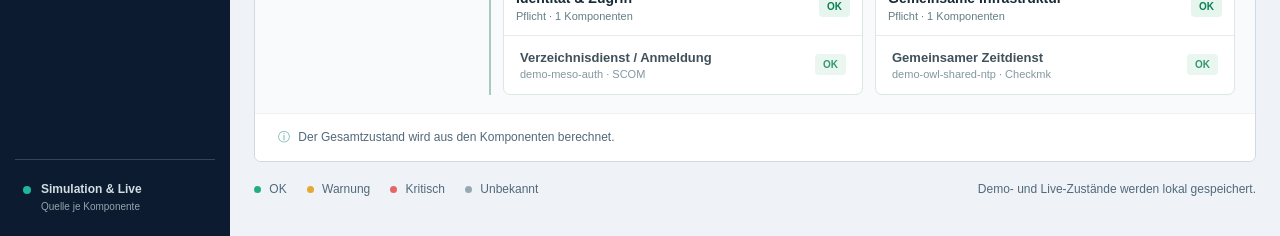
==== commit f1a69ccd: "4" ====
--- a/index.html
+++ b/index.html
@@ -1 +1 @@
-<!doctype html><html lang="de"><head><meta charset="UTF-8"><meta name="viewport" content="width=device-width, initial-scale=1"><title>Service Atlas – Simulation</title><link rel="stylesheet" href="style.css?v=13"></head><body data-design="map"><div class="shell"><aside class="sidebar"><div class="brand"><span class="brandmark">⌘</span><span>service<span class="brandlight">atlas</span><small>OPERATIONS WORKSPACE</small></span></div><div class="nav-label">ÜBERSICHT</div><div class="nav-pages"><a class="nav nav-design" href="management.html">◉ <span>Gesamtübersicht</span></a><a class="nav nav-design" href="service-map.html" data-design-nav="map">◉ <span>Service-Map</span></a><a class="nav nav-design" href="incident-radar.html" data-design-nav="radar">◉ <span>Incident Radar</span></a><a class="nav nav-design" href="service-konstellation.html" data-design-nav="constellation">◉ <span>Konstellation</span></a><a class="nav nav-design" href="schichtenansicht.html" data-design-nav="layers">◉ <span>Schichtenansicht</span></a></div><button class="nav" id="navComponents">◫ <span>Komponenten</span></button><div class="sidebar-bottom"><span class="signal"></span><div><strong>Simulationsmodus</strong><small>Keine Live-Verbindung</small></div></div></aside><main><header class="top"><span>Service Monitoring <span class="slash">/</span> <strong>Servicebäume</strong></span><div><span class="demo-pill"><i></i> DEMO-UMGEBUNG</span><span class="avatar">SA</span></div></header><div class="content"><div class="heading"><div><h1>Servicebäume</h1><p>Abhängigkeiten und Zustände auf einen Blick.</p></div><div class="actions"><button class="reset" id="reset">↻ &nbsp;Zustände zurücksetzen</button><button class="reset" id="openBridge">⇄ &nbsp;Schnittstellen</button><button class="primary" id="newTree">+ Servicebaum anlegen</button></div></div><div class="notice"><span>ⓘ</span><div><strong>Du befindest dich im Simulationsmodus.</strong> Produktnamen orientieren sich am öffentlichen OWL-IT-Portfolio. Komponenten, Abhängigkeiten und Zustände sind fiktiv und lokal.</div></div><div class="stats"><div><small>GESCHÄFTSSERVICE</small><strong id="treeName">Kundenportal</strong><span>Ausgewählter Servicebaum</span></div><div><small>GESAMTZUSTAND</small><strong id="overall"></strong><span>Berechnet aus allen Bereichen</span></div><div><small>KOMPONENTEN</small><strong id="componentCount">5 <em>Komponenten</em></strong><span>Im ausgewählten Baum</span></div><div><small>DATENQUELLEN</small><strong class="sources">● <span>SCOM</span> <b>●</b> <span>Checkmk</span></strong><span>Simulierte Zustände</span></div></div><div class="section-head"><div><h2>Serviceübersicht</h2><p>Wähle eine Komponente, um ihren Zustand zu simulieren.</p></div><span class="updated"><i></i> Simulation aktiv</span></div><div class="toolbar"><label for="treeSelect">Servicebaum</label><select id="treeSelect"></select><button class="reset" id="editTree">Baum bearbeiten</button><button class="reset" id="deleteTree">Baum löschen</button><button class="reset" id="openCatalog">Komponentenkatalog</button><button class="primary" id="newComponent">+ Komponente hinzufügen</button></div><div class="workspace" id="workspace"><section class="tree-panel table-view" id="treePanel"><div class="panel-top"><div><h3>Servicebaum</h3><p>Abhängigkeiten und Zustände als Diagramm</p></div><div class="view-actions"><label class="view-picker">Ansicht <select id="designView"><option value="map">1 · Service-Map</option><option value="radar">2 · Incident Radar</option><option value="constellation">3 · Service-Konstellation</option><option value="layers">4 · Schichtenansicht</option><option value="list">Listenansicht</option><option value="diagram">Knotendiagramm</option></select></label><button class="reset" id="toggleDetails" aria-controls="detailPanel" aria-expanded="true">Details ausblenden</button><button class="reset graph-focus-button" id="focusGraph" aria-pressed="false">⛶ Gesamtansicht</button></div></div><div class="graph-scroll" tabindex="0" aria-label="Servicebaum: Diagramm horizontal verschieben"><div id="tree"></div></div><div class="graph-hint">↔ Diagramm bei Bedarf seitlich verschieben</div><div class="tree-footer"><span>ⓘ</span> Der Gesamtzustand wird aus den Komponenten berechnet.</div></section><section class="detail-panel" id="detailPanel"><div class="panel-top"><div><h3>Komponentendetails</h3><p>Simulation &amp; Eigenschaften</p></div></div><div id="details"></div></section></div><div class="legend"><span><i class="dot ok"></i> OK</span><span><i class="dot warn"></i> Warnung</span><span><i class="dot crit"></i> Kritisch</span><span><i class="dot unknown"></i> Unbekannt</span><span class="legend-note">Zustände sind simuliert und werden lokal gespeichert.</span></div></div></main></div><dialog id="editor"><form id="editorForm"><div class="modal-head"><h2 id="editorTitle"></h2><button type="button" class="close" id="closeEditor" aria-label="Schließen">×</button></div><div id="editorFields"></div><p id="formError" class="form-error" role="alert"></p><div class="modal-actions"><button type="button" class="reset" id="cancelEditor">Abbrechen</button><button class="primary" type="submit">Speichern</button></div></form></dialog><dialog id="catalogDialog"><div class="modal-head"><h2>Komponentenkatalog</h2><button type="button" class="close" id="closeCatalog" aria-label="Schließen">×</button></div><p class="bridge-note">Gemeinsame Komponenten können in mehreren Bäumen verwendet werden. Zustands- und Stammdatenänderungen gelten für alle Verwendungen.</p><label class="field">Komponente<select id="catalogSelect"></select></label><div id="catalogInfo"></div><label class="field">Bereich im aktuellen Baum<input id="catalogGroup" value="Gemeinsame Infrastruktur" maxlength="120"></label><button class="primary" id="attachCatalog">Zum aktuellen Baum hinzufügen</button><p id="catalogMessage" class="detail-copy" role="status"></p></dialog><dialog id="bridgeDialog"><div class="modal-head"><h2>SCOM &amp; Checkmk</h2><button type="button" class="close" id="closeBridge" aria-label="Schließen">×</button></div><p class="bridge-note">Simulierte Schnittstellen – keine Verbindung zu echten Systemen. Ändere Quellzustände und synchronisiere sie anschließend mit dem ausgewählten Baum.</p><label class="field">Quelle<select id="bridgeSource"><option>SCOM</option><option>Checkmk</option></select></label><label class="field">Objekt aus der Quelle<select id="bridgeObject"></select></label><div id="bridgeInfo"></div><label class="field">Simulierter Quellzustand<select id="bridgeState"></select></label><div class="bridge-actions"><button class="reset" id="addFromBridge">+ Objekt zum Baum</button><button class="primary" id="syncBridge">Baum synchronisieren</button></div><p id="bridgeResult" class="detail-copy" role="status"></p></dialog><script src="model.js?v=4"></script><script src="catalog.js?v=1"></script><script src="bridge.js"></script><script src="owl-examples.js?v=4"></script><script src="views.js?v=5"></script><script src="app.js?v=14"></script></body></html>
+<!doctype html><html lang="de"><head><meta charset="UTF-8"><meta name="viewport" content="width=device-width, initial-scale=1"><title>Service Atlas – Simulation</title><link rel="stylesheet" href="style.css?v=13"></head><body data-design="map"><div class="shell"><aside class="sidebar"><div class="brand"><span class="brandmark">⌘</span><span>service<span class="brandlight">atlas</span><small>OPERATIONS WORKSPACE</small></span></div><div class="nav-label">ÜBERSICHT</div><div class="nav-pages"><a class="nav nav-design" href="management.html">◉ <span>Gesamtübersicht</span></a><a class="nav nav-design" href="service-map.html" data-design-nav="map">◉ <span>Service-Map</span></a><a class="nav nav-design" href="incident-radar.html" data-design-nav="radar">◉ <span>Incident Radar</span></a><a class="nav nav-design" href="service-konstellation.html" data-design-nav="constellation">◉ <span>Konstellation</span></a><a class="nav nav-design" href="schichtenansicht.html" data-design-nav="layers">◉ <span>Schichtenansicht</span></a></div><button class="nav" id="navComponents">◫ <span>Komponenten</span></button><div class="sidebar-bottom"><span class="signal"></span><div><strong>Simulation & Live</strong><small>Quelle je Komponente</small></div></div></aside><main><header class="top"><span>Service Monitoring <span class="slash">/</span> <strong>Servicebäume</strong></span><div><span class="demo-pill"><i></i> SERVICE ATLAS</span><span class="avatar">SA</span></div></header><div class="content"><div class="heading"><div><h1>Servicebäume</h1><p>Abhängigkeiten und Zustände auf einen Blick.</p></div><div class="actions"><button class="reset" id="reset">↻ &nbsp;Zustände zurücksetzen</button><button class="reset" id="openLive">↗ &nbsp;Live-Quellen</button><button class="reset" id="openBridge">⇄ &nbsp;Demo-Schnittstellen</button><button class="primary" id="newTree">+ Servicebaum anlegen</button></div></div><div class="notice"><span>ⓘ</span><div><strong>Simulation und optionale Live-Daten.</strong> Die Beispielarchitektur ist fiktiv. Live-Objekte werden gesondert hinzugefügt und gekennzeichnet.</div></div><div class="stats"><div><small>GESCHÄFTSSERVICE</small><strong id="treeName">Kundenportal</strong><span>Ausgewählter Servicebaum</span></div><div><small>GESAMTZUSTAND</small><strong id="overall"></strong><span>Berechnet aus allen Bereichen</span></div><div><small>KOMPONENTEN</small><strong id="componentCount">5 <em>Komponenten</em></strong><span>Im ausgewählten Baum</span></div><div><small>DATENQUELLEN</small><strong class="sources">● <span>SCOM</span> <b>●</b> <span>Checkmk</span></strong><span>Simulation / Live</span></div></div><div class="section-head"><div><h2>Serviceübersicht</h2><p>Wähle eine Komponente, um ihren Zustand zu simulieren.</p></div><span class="updated"><i></i> Simulation / Live</span></div><div class="toolbar"><label for="treeSelect">Servicebaum</label><select id="treeSelect"></select><button class="reset" id="editTree">Baum bearbeiten</button><button class="reset" id="deleteTree">Baum löschen</button><button class="reset" id="openCatalog">Komponentenkatalog</button><button class="primary" id="newComponent">+ Komponente hinzufügen</button></div><div class="workspace" id="workspace"><section class="tree-panel table-view" id="treePanel"><div class="panel-top"><div><h3>Servicebaum</h3><p>Abhängigkeiten und Zustände als Diagramm</p></div><div class="view-actions"><label class="view-picker">Ansicht <select id="designView"><option value="map">1 · Service-Map</option><option value="radar">2 · Incident Radar</option><option value="constellation">3 · Service-Konstellation</option><option value="layers">4 · Schichtenansicht</option><option value="list">Listenansicht</option><option value="diagram">Knotendiagramm</option></select></label><button class="reset" id="toggleDetails" aria-controls="detailPanel" aria-expanded="true">Details ausblenden</button><button class="reset graph-focus-button" id="focusGraph" aria-pressed="false">⛶ Gesamtansicht</button></div></div><div class="graph-scroll" tabindex="0" aria-label="Servicebaum: Diagramm horizontal verschieben"><div id="tree"></div></div><div class="graph-hint">↔ Diagramm bei Bedarf seitlich verschieben</div><div class="tree-footer"><span>ⓘ</span> Der Gesamtzustand wird aus den Komponenten berechnet.</div></section><section class="detail-panel" id="detailPanel"><div class="panel-top"><div><h3>Komponentendetails</h3><p>Simulation &amp; Eigenschaften</p></div></div><div id="details"></div></section></div><div class="legend"><span><i class="dot ok"></i> OK</span><span><i class="dot warn"></i> Warnung</span><span><i class="dot crit"></i> Kritisch</span><span><i class="dot unknown"></i> Unbekannt</span><span class="legend-note">Demo- und Live-Zustände werden lokal gespeichert.</span></div></div></main></div><dialog id="editor"><form id="editorForm"><div class="modal-head"><h2 id="editorTitle"></h2><button type="button" class="close" id="closeEditor" aria-label="Schließen">×</button></div><div id="editorFields"></div><p id="formError" class="form-error" role="alert"></p><div class="modal-actions"><button type="button" class="reset" id="cancelEditor">Abbrechen</button><button class="primary" type="submit">Speichern</button></div></form></dialog><dialog id="catalogDialog"><div class="modal-head"><h2>Komponentenkatalog</h2><button type="button" class="close" id="closeCatalog" aria-label="Schließen">×</button></div><p class="bridge-note">Gemeinsame Komponenten können in mehreren Bäumen verwendet werden. Zustands- und Stammdatenänderungen gelten für alle Verwendungen.</p><label class="field">Komponente<select id="catalogSelect"></select></label><div id="catalogInfo"></div><label class="field">Bereich im aktuellen Baum<input id="catalogGroup" value="Gemeinsame Infrastruktur" maxlength="120"></label><button class="primary" id="attachCatalog">Zum aktuellen Baum hinzufügen</button><p id="catalogMessage" class="detail-copy" role="status"></p></dialog><dialog id="bridgeDialog"><div class="modal-head"><h2>SCOM &amp; Checkmk</h2><button type="button" class="close" id="closeBridge" aria-label="Schließen">×</button></div><p class="bridge-note">Simulierte Schnittstellen – keine Verbindung zu echten Systemen. Ändere Quellzustände und synchronisiere sie anschließend mit dem ausgewählten Baum.</p><label class="field">Quelle<select id="bridgeSource"><option>SCOM</option><option>Checkmk</option></select></label><label class="field">Objekt aus der Quelle<select id="bridgeObject"></select></label><div id="bridgeInfo"></div><label class="field">Simulierter Quellzustand<select id="bridgeState"></select></label><div class="bridge-actions"><button class="reset" id="addFromBridge">+ Objekt zum Baum</button><button class="primary" id="syncBridge">Baum synchronisieren</button></div><p id="bridgeResult" class="detail-copy" role="status"></p></dialog><script src="model.js?v=5"></script><script src="catalog.js?v=2"></script><script src="bridge.js?v=2"></script><script src="owl-examples.js?v=4"></script><script src="views.js?v=6"></script><script src="app.js?v=15"></script><script src="live-ui.js?v=1"></script></body></html>
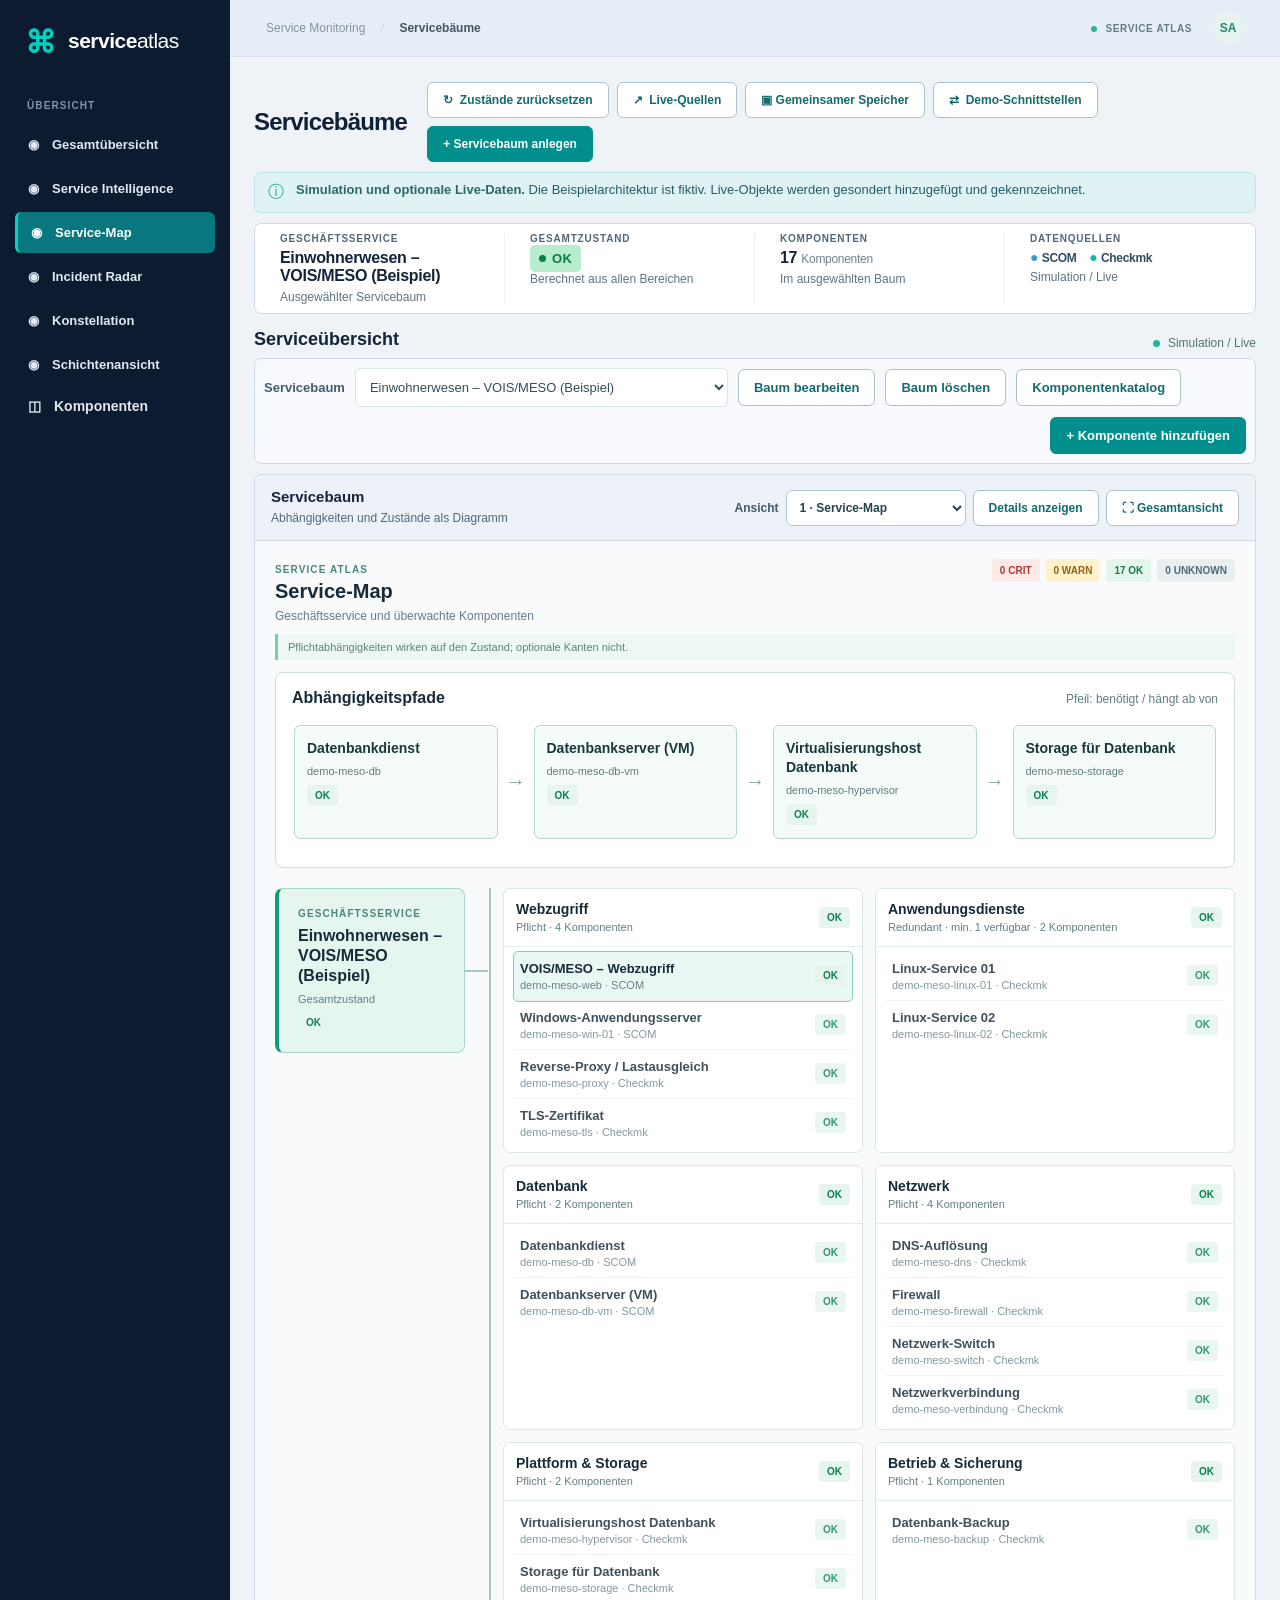
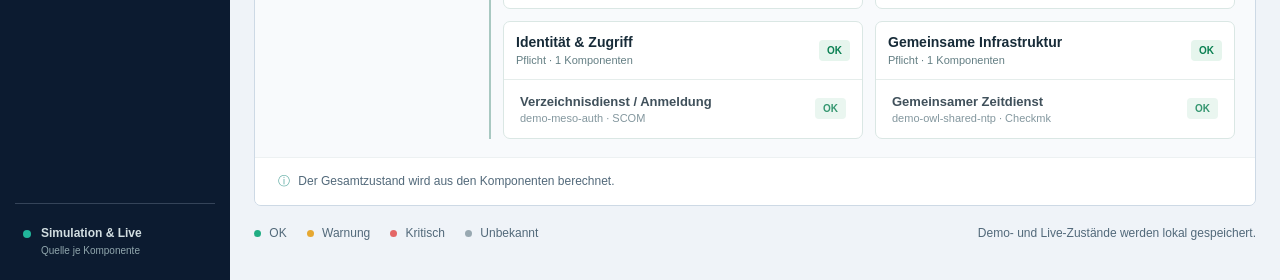
==== commit 17141144: "3" ====
--- a/index.html
+++ b/index.html
@@ -1 +1 @@
-<!doctype html><html lang="de"><head><meta charset="UTF-8"><meta name="viewport" content="width=device-width, initial-scale=1"><title>Service Atlas – Simulation</title><link rel="stylesheet" href="style.css?v=13"></head><body data-design="map"><div class="shell"><aside class="sidebar"><div class="brand"><span class="brandmark">⌘</span><span>service<span class="brandlight">atlas</span><small>OPERATIONS WORKSPACE</small></span></div><div class="nav-label">ÜBERSICHT</div><div class="nav-pages"><a class="nav nav-design" href="management.html">◉ <span>Gesamtübersicht</span></a><a class="nav nav-design" href="service-map.html" data-design-nav="map">◉ <span>Service-Map</span></a><a class="nav nav-design" href="incident-radar.html" data-design-nav="radar">◉ <span>Incident Radar</span></a><a class="nav nav-design" href="service-konstellation.html" data-design-nav="constellation">◉ <span>Konstellation</span></a><a class="nav nav-design" href="schichtenansicht.html" data-design-nav="layers">◉ <span>Schichtenansicht</span></a></div><button class="nav" id="navComponents">◫ <span>Komponenten</span></button><div class="sidebar-bottom"><span class="signal"></span><div><strong>Simulation & Live</strong><small>Quelle je Komponente</small></div></div></aside><main><header class="top"><span>Service Monitoring <span class="slash">/</span> <strong>Servicebäume</strong></span><div><span class="demo-pill"><i></i> SERVICE ATLAS</span><span class="avatar">SA</span></div></header><div class="content"><div class="heading"><div><h1>Servicebäume</h1><p>Abhängigkeiten und Zustände auf einen Blick.</p></div><div class="actions"><button class="reset" id="reset">↻ &nbsp;Zustände zurücksetzen</button><button class="reset" id="openLive">↗ &nbsp;Live-Quellen</button><button class="reset" id="openBridge">⇄ &nbsp;Demo-Schnittstellen</button><button class="primary" id="newTree">+ Servicebaum anlegen</button></div></div><div class="notice"><span>ⓘ</span><div><strong>Simulation und optionale Live-Daten.</strong> Die Beispielarchitektur ist fiktiv. Live-Objekte werden gesondert hinzugefügt und gekennzeichnet.</div></div><div class="stats"><div><small>GESCHÄFTSSERVICE</small><strong id="treeName">Kundenportal</strong><span>Ausgewählter Servicebaum</span></div><div><small>GESAMTZUSTAND</small><strong id="overall"></strong><span>Berechnet aus allen Bereichen</span></div><div><small>KOMPONENTEN</small><strong id="componentCount">5 <em>Komponenten</em></strong><span>Im ausgewählten Baum</span></div><div><small>DATENQUELLEN</small><strong class="sources">● <span>SCOM</span> <b>●</b> <span>Checkmk</span></strong><span>Simulation / Live</span></div></div><div class="section-head"><div><h2>Serviceübersicht</h2><p>Wähle eine Komponente, um ihren Zustand zu simulieren.</p></div><span class="updated"><i></i> Simulation / Live</span></div><div class="toolbar"><label for="treeSelect">Servicebaum</label><select id="treeSelect"></select><button class="reset" id="editTree">Baum bearbeiten</button><button class="reset" id="deleteTree">Baum löschen</button><button class="reset" id="openCatalog">Komponentenkatalog</button><button class="primary" id="newComponent">+ Komponente hinzufügen</button></div><div class="workspace" id="workspace"><section class="tree-panel table-view" id="treePanel"><div class="panel-top"><div><h3>Servicebaum</h3><p>Abhängigkeiten und Zustände als Diagramm</p></div><div class="view-actions"><label class="view-picker">Ansicht <select id="designView"><option value="map">1 · Service-Map</option><option value="radar">2 · Incident Radar</option><option value="constellation">3 · Service-Konstellation</option><option value="layers">4 · Schichtenansicht</option><option value="list">Listenansicht</option><option value="diagram">Knotendiagramm</option></select></label><button class="reset" id="toggleDetails" aria-controls="detailPanel" aria-expanded="true">Details ausblenden</button><button class="reset graph-focus-button" id="focusGraph" aria-pressed="false">⛶ Gesamtansicht</button></div></div><div class="graph-scroll" tabindex="0" aria-label="Servicebaum: Diagramm horizontal verschieben"><div id="tree"></div></div><div class="graph-hint">↔ Diagramm bei Bedarf seitlich verschieben</div><div class="tree-footer"><span>ⓘ</span> Der Gesamtzustand wird aus den Komponenten berechnet.</div></section><section class="detail-panel" id="detailPanel"><div class="panel-top"><div><h3>Komponentendetails</h3><p>Simulation &amp; Eigenschaften</p></div></div><div id="details"></div></section></div><div class="legend"><span><i class="dot ok"></i> OK</span><span><i class="dot warn"></i> Warnung</span><span><i class="dot crit"></i> Kritisch</span><span><i class="dot unknown"></i> Unbekannt</span><span class="legend-note">Demo- und Live-Zustände werden lokal gespeichert.</span></div></div></main></div><dialog id="editor"><form id="editorForm"><div class="modal-head"><h2 id="editorTitle"></h2><button type="button" class="close" id="closeEditor" aria-label="Schließen">×</button></div><div id="editorFields"></div><p id="formError" class="form-error" role="alert"></p><div class="modal-actions"><button type="button" class="reset" id="cancelEditor">Abbrechen</button><button class="primary" type="submit">Speichern</button></div></form></dialog><dialog id="catalogDialog"><div class="modal-head"><h2>Komponentenkatalog</h2><button type="button" class="close" id="closeCatalog" aria-label="Schließen">×</button></div><p class="bridge-note">Gemeinsame Komponenten können in mehreren Bäumen verwendet werden. Zustands- und Stammdatenänderungen gelten für alle Verwendungen.</p><label class="field">Komponente<select id="catalogSelect"></select></label><div id="catalogInfo"></div><label class="field">Bereich im aktuellen Baum<input id="catalogGroup" value="Gemeinsame Infrastruktur" maxlength="120"></label><button class="primary" id="attachCatalog">Zum aktuellen Baum hinzufügen</button><p id="catalogMessage" class="detail-copy" role="status"></p></dialog><dialog id="bridgeDialog"><div class="modal-head"><h2>SCOM &amp; Checkmk</h2><button type="button" class="close" id="closeBridge" aria-label="Schließen">×</button></div><p class="bridge-note">Simulierte Schnittstellen – keine Verbindung zu echten Systemen. Ändere Quellzustände und synchronisiere sie anschließend mit dem ausgewählten Baum.</p><label class="field">Quelle<select id="bridgeSource"><option>SCOM</option><option>Checkmk</option></select></label><label class="field">Objekt aus der Quelle<select id="bridgeObject"></select></label><div id="bridgeInfo"></div><label class="field">Simulierter Quellzustand<select id="bridgeState"></select></label><div class="bridge-actions"><button class="reset" id="addFromBridge">+ Objekt zum Baum</button><button class="primary" id="syncBridge">Baum synchronisieren</button></div><p id="bridgeResult" class="detail-copy" role="status"></p></dialog><script src="model.js?v=5"></script><script src="catalog.js?v=2"></script><script src="bridge.js?v=2"></script><script src="owl-examples.js?v=4"></script><script src="views.js?v=6"></script><script src="app.js?v=15"></script><script src="live-ui.js?v=1"></script></body></html>
+<!doctype html><html lang="de"><head><meta charset="UTF-8"><meta name="viewport" content="width=device-width, initial-scale=1"><title>Service Atlas – Simulation</title><link rel="stylesheet" href="style.css?v=13"></head><body data-design="map"><div class="shell"><aside class="sidebar"><div class="brand"><span class="brandmark">⌘</span><span>service<span class="brandlight">atlas</span><small>OPERATIONS WORKSPACE</small></span></div><div class="nav-label">ÜBERSICHT</div><div class="nav-pages"><a class="nav nav-design" href="management.html">◉ <span>Gesamtübersicht</span></a><a class="nav nav-design" href="insights.html">◉ <span>Service Intelligence</span></a><a class="nav nav-design" href="service-map.html" data-design-nav="map">◉ <span>Service-Map</span></a><a class="nav nav-design" href="incident-radar.html" data-design-nav="radar">◉ <span>Incident Radar</span></a><a class="nav nav-design" href="service-konstellation.html" data-design-nav="constellation">◉ <span>Konstellation</span></a><a class="nav nav-design" href="schichtenansicht.html" data-design-nav="layers">◉ <span>Schichtenansicht</span></a></div><button class="nav" id="navComponents">◫ <span>Komponenten</span></button><div class="sidebar-bottom"><span class="signal"></span><div><strong>Simulation & Live</strong><small>Quelle je Komponente</small></div></div></aside><main><header class="top"><span>Service Monitoring <span class="slash">/</span> <strong>Servicebäume</strong></span><div><span class="demo-pill"><i></i> SERVICE ATLAS</span><span class="avatar">SA</span></div></header><div class="content"><div class="heading"><div><h1>Servicebäume</h1><p>Abhängigkeiten und Zustände auf einen Blick.</p></div><div class="actions"><button class="reset" id="reset">↻ &nbsp;Zustände zurücksetzen</button><button class="reset" id="openLive">↗ &nbsp;Live-Quellen</button><button class="reset" id="openBridge">⇄ &nbsp;Demo-Schnittstellen</button><button class="primary" id="newTree">+ Servicebaum anlegen</button></div></div><div class="notice"><span>ⓘ</span><div><strong>Simulation und optionale Live-Daten.</strong> Die Beispielarchitektur ist fiktiv. Live-Objekte werden gesondert hinzugefügt und gekennzeichnet.</div></div><div class="stats"><div><small>GESCHÄFTSSERVICE</small><strong id="treeName">Kundenportal</strong><span>Ausgewählter Servicebaum</span></div><div><small>GESAMTZUSTAND</small><strong id="overall"></strong><span>Berechnet aus allen Bereichen</span></div><div><small>KOMPONENTEN</small><strong id="componentCount">5 <em>Komponenten</em></strong><span>Im ausgewählten Baum</span></div><div><small>DATENQUELLEN</small><strong class="sources">● <span>SCOM</span> <b>●</b> <span>Checkmk</span></strong><span>Simulation / Live</span></div></div><div class="section-head"><div><h2>Serviceübersicht</h2><p>Wähle eine Komponente, um ihren Zustand zu simulieren.</p></div><span class="updated"><i></i> Simulation / Live</span></div><div class="toolbar"><label for="treeSelect">Servicebaum</label><select id="treeSelect"></select><button class="reset" id="editTree">Baum bearbeiten</button><button class="reset" id="deleteTree">Baum löschen</button><button class="reset" id="openCatalog">Komponentenkatalog</button><button class="primary" id="newComponent">+ Komponente hinzufügen</button></div><div class="workspace" id="workspace"><section class="tree-panel table-view" id="treePanel"><div class="panel-top"><div><h3>Servicebaum</h3><p>Abhängigkeiten und Zustände als Diagramm</p></div><div class="view-actions"><label class="view-picker">Ansicht <select id="designView"><option value="map">1 · Service-Map</option><option value="radar">2 · Incident Radar</option><option value="constellation">3 · Service-Konstellation</option><option value="layers">4 · Schichtenansicht</option><option value="list">Listenansicht</option><option value="diagram">Knotendiagramm</option></select></label><button class="reset" id="toggleDetails" aria-controls="detailPanel" aria-expanded="true">Details ausblenden</button><button class="reset graph-focus-button" id="focusGraph" aria-pressed="false">⛶ Gesamtansicht</button></div></div><div class="graph-scroll" tabindex="0" aria-label="Servicebaum: Diagramm horizontal verschieben"><div id="tree"></div></div><div class="graph-hint">↔ Diagramm bei Bedarf seitlich verschieben</div><div class="tree-footer"><span>ⓘ</span> Der Gesamtzustand wird aus den Komponenten berechnet.</div></section><section class="detail-panel" id="detailPanel"><div class="panel-top"><div><h3>Komponentendetails</h3><p>Simulation &amp; Eigenschaften</p></div></div><div id="details"></div></section></div><div class="legend"><span><i class="dot ok"></i> OK</span><span><i class="dot warn"></i> Warnung</span><span><i class="dot crit"></i> Kritisch</span><span><i class="dot unknown"></i> Unbekannt</span><span class="legend-note">Demo- und Live-Zustände werden lokal gespeichert.</span></div></div></main></div><dialog id="editor"><form id="editorForm"><div class="modal-head"><h2 id="editorTitle"></h2><button type="button" class="close" id="closeEditor" aria-label="Schließen">×</button></div><div id="editorFields"></div><p id="formError" class="form-error" role="alert"></p><div class="modal-actions"><button type="button" class="reset" id="cancelEditor">Abbrechen</button><button class="primary" type="submit">Speichern</button></div></form></dialog><dialog id="catalogDialog"><div class="modal-head"><h2>Komponentenkatalog</h2><button type="button" class="close" id="closeCatalog" aria-label="Schließen">×</button></div><p class="bridge-note">Gemeinsame Komponenten können in mehreren Bäumen verwendet werden. Zustands- und Stammdatenänderungen gelten für alle Verwendungen.</p><label class="field">Komponente<select id="catalogSelect"></select></label><div id="catalogInfo"></div><label class="field">Bereich im aktuellen Baum<input id="catalogGroup" value="Gemeinsame Infrastruktur" maxlength="120"></label><button class="primary" id="attachCatalog">Zum aktuellen Baum hinzufügen</button><p id="catalogMessage" class="detail-copy" role="status"></p></dialog><dialog id="bridgeDialog"><div class="modal-head"><h2>SCOM &amp; Checkmk</h2><button type="button" class="close" id="closeBridge" aria-label="Schließen">×</button></div><p class="bridge-note">Simulierte Schnittstellen – keine Verbindung zu echten Systemen. Ändere Quellzustände und synchronisiere sie anschließend mit dem ausgewählten Baum.</p><label class="field">Quelle<select id="bridgeSource"><option>SCOM</option><option>Checkmk</option></select></label><label class="field">Objekt aus der Quelle<select id="bridgeObject"></select></label><div id="bridgeInfo"></div><label class="field">Simulierter Quellzustand<select id="bridgeState"></select></label><div class="bridge-actions"><button class="reset" id="addFromBridge">+ Objekt zum Baum</button><button class="primary" id="syncBridge">Baum synchronisieren</button></div><p id="bridgeResult" class="detail-copy" role="status"></p></dialog><script src="model.js?v=5"></script><script src="catalog.js?v=2"></script><script src="bridge.js?v=2"></script><script src="owl-examples.js?v=4"></script><script src="views.js?v=6"></script><script src="app.js?v=15"></script><script src="live-ui.js?v=1"></script><script src="workspace-ui.js?v=1"></script></body></html>
